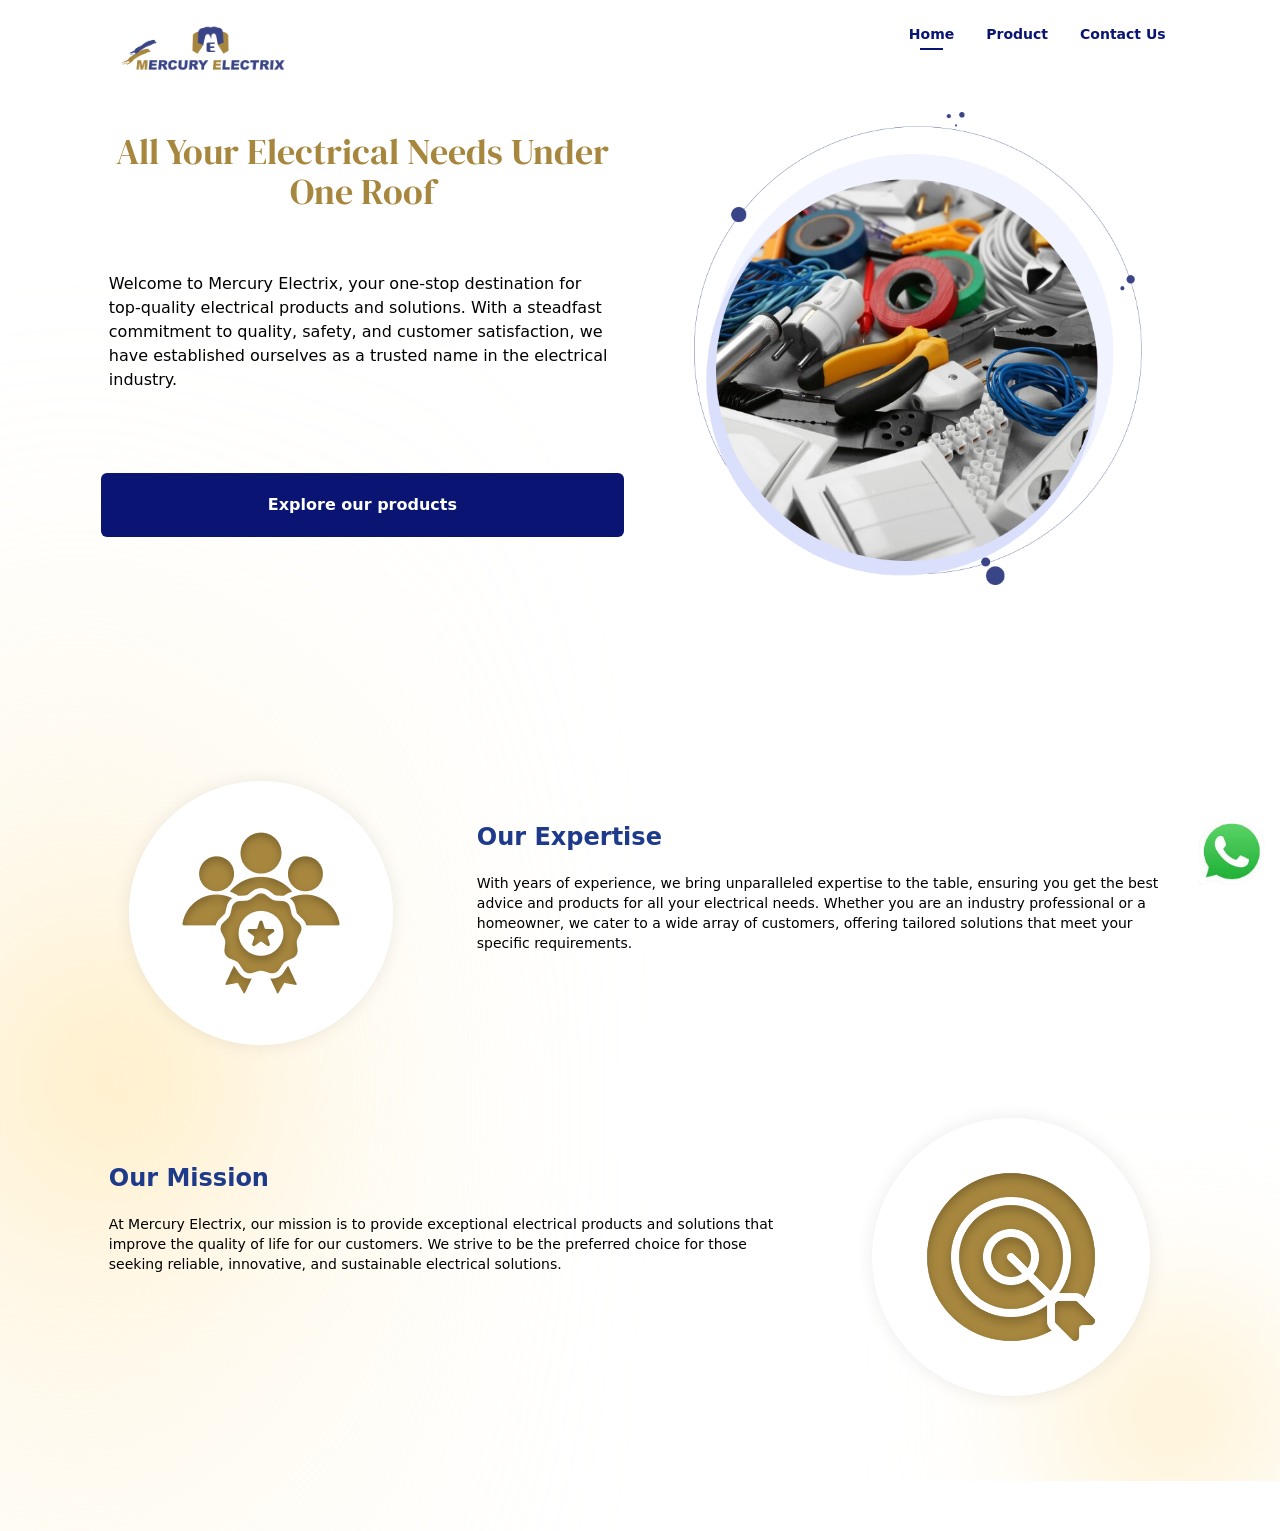
==== index.html @ 0eab8338 "Added vison mission" ====
<!DOCTYPE html>
<html lang="en">

<head>
    <meta charset="UTF-8">
    <meta name="viewport" content="width=device-width, initial-scale=1.0">
    <!-- <script src="https://cdn.tailwindcss.com"></script> -->
    <link href="./css/output.css" rel="stylesheet">
    <link rel="stylesheet" href="https://cdnjs.cloudflare.com/ajax/libs/font-awesome/6.1.1/css/all.min.css" />
    <!-- <script src="/js/tailwind.js" type="module"></script> -->
    <link rel="icon" type="image/png" href="/assets/logo.png">
    <title>Mercury Electrix</title>

    <meta name="description" content="Electrical Safety Solutions">
    <meta name="description" content="Innovative Electrical Products">
    <meta name="description" content="Expert Electrical Advice">
    <meta name="description" content="Sustainable Electrical Solutions">
    <meta name="description" content="Professional Electrical Installations">
    <meta name="description" content="Mercury Electrix Reviews">
    <meta name="description" content="Mercury Electrix Electrical Solutions">
    <meta name="description" content="Mercury Electrix Customer Service">
    <meta name="description"
    content="Electrical Solutions. Find all your electrical supplies and products at our electrical shop. From electrical equipment to accessories, we provide quality solutions.">
</head>

<body class="shadow-golden-circle">
    <!-- ------------NAV--------- -->
    <header class=" fixed top-0  w-[100vw] bg-white   box-border ">

        <nav id="nav-mobile" class="lg:hidden">
            <div class=" relative">

            <div class="lg:hidden flex p-2 m-2 mr-4 max-h-16">

                <button id="open-hamburger" class="">
                    <i class="fa-solid fa-bars  text-fontColor-dark-1 text-2xl"></i>
                </button>
                <a class="flex-[2] flex justify-center items-center overflow-hidden" href="./">
                    <img class="max-h-full h-12 " src="./assets/image.png" alt="Mercury Electrix">
                </a>
            </div>

            </div>
        </nav>


        <nav class="hidden lg:flex px-4 py-12  justify-between items-center  h-full max-h-20  mx-10">
            <a class="flex-[2] flex justify-start items-center overflow-hidden m-2 px-14" href="./">
                <img class="h-full max-h-12 object-contain" src="./assets/image.png" alt="Mercury Electrix">
            </a>
            <ul class="flex-[2]  gap-8 flex items-center justify-end text-sm font-semibold text-fontColor-primary-1 mr-[5%]">
                <li class="flex flex-col gap-1 h-12   "><a href="./">Home</a>
                    <div class="hidden nav-active-about self-center  w-1/2 h-0.5 bg-fontColor-primary-1"></div>
                </li>
                <li class="flex flex-col gap-1 h-12 "><a href="./products.html">Product</a>
                    <div class="hidden nav-active-products self-center  w-1/2 h-0.5 bg-fontColor-primary-1"></div>
                </li>
                <li class="flex flex-col gap-1 h-12 "><a href="./contact.html">Contact Us</a>
                    <div class="hidden nav-active-contact self-center  w-1/2 h-0.5 bg-fontColor-primary-1"></div>
                </li>
            </ul>
        </nav>
    </header>
    <div id="responsive-navItems-list"
        class="fixed  hidden flex-col items-start   left-0 top-0  h-[100vh] w-full bg-fontColor-light-1 lg:hidden z1500">
        <button id="close-hamburger" class="p-4 m-4 justify-self-start">
            <i class="fa-solid fa-close  text-fontColor-dark-1 text-2xl "></i>
        </button>
        <div class="flex justify-center items-center p-2 m-2 self-center min-h-[60%]   ">

            <ul
                class=" flex-[2]  gap-y-4 flex flex-col items-center text-xl font-semibold text-fontColor-primary-1 text-center justify-items-center ">
                <li class="flex flex-col gap-1 h-12  min-w-[10rem] self-center"><a href="./">Home</a>
                    <div class="hidden nav-active-about self-center  w-1/4 h-0.5 bg-fontColor-primary-1">
                    </div>
                </li>
                <li class="flex flex-col gap-1 h-12 min-w-[10rem]"><a href="./products.html">Product</a>
                    <div class="hidden nav-active-products self-center w-1/4 h-0.5 bg-fontColor-primary-1">
                    </div>
                </li>
                <li class="flex flex-col gap-1 h-12 min-w-[10rem]"><a href="./contact.html">Contact Us</a>
                    <div class="hidden nav-active-contact self-center w-1/4 h-0.5 bg-fontColor-primary-1">
                    </div>
                </li>
            </ul>
        </div>
    </div>
    <!-- ------------NAV--------- -->

    <section class=" container-1 ">
        <div class="home-grid lg:home-grid-lg  ml-[5%] mr-[5%]">

            <h1
                class=" home-grid-title text-[#A7873E] dm-serif-display-regular text-center mx-auto text-3xl sm:text-4xl  leading-relaxed mb-2 self-center justify-self-center ">
                All Your Electrical Needs Under One Roof</h1>
            <div
                class="home-grid-image  flex items-center justify-center h-auto max-w-[28rem] self-center justify-self-center">
                <img class="" src="./assets/image-1.png" alt="Mercury Electrix">
            </div>
            <div class=" home-grid-info p-2 m-2">
                <p class="font-medium">
                    Welcome to Mercury Electrix, your one-stop destination for top-quality electrical
                    products and solutions. With a steadfast commitment to quality, safety, and customer satisfaction,
                    we have established ourselves as a trusted name in the electrical industry.
                    
                </p>

            </div>
            <a
            class="home-grid-btn h-16  rounded-md bg-fontColor-primary-1 text-fontColor-light-1 m-2 hover:bg-fontColor-light-1 border-2 border-transparent hover:shadow-sm hover:border-2 hover:border-fontColor-dark-1 hover:text-fontColor-dark-1 transition duration-300 ease-in-out items-center text-center justify-items-center content-center justify-center font-bold" 

                    href="./products.html">Explore our products
            </a>


        </div>
    </section>


    <section id="products-section" class="container-1">


        <div class="flex flex-col">


            <div
                class="flex flex-col justify-center justify-items-center content-center items-center  mx-auto   xl:max-w-[90%]  lg:py-2 lg:my-2">

                <div class="product-grid lg:product-grid-lg p-2 m-2  shadow-golden-circle-left ">

                    <div class="product-title  flex  justify-center items-end lg:justify-start  ">

                        <h2 class=" font-bold text-blue-900 text-2xl  leading-relaxed text-center  ">
                            Our Expertise</h2>
                    </div>
                    <div class="flex justify-self-center product-image max-w-[20rem] lg:mr-12  lg:mt-8 xl:mt-0 ">

                        <img class="min-w-full min-h-full object-contain" src="./assets/expertize.png" alt="High-Quality Wires and Cables" />
                    </div>
                    <div class="product-info  lg:-my-auto  ">
                        <p class="font-medium text-lg lg:text-sm">With years of experience, we bring unparalleled expertise to the table, ensuring you get the best advice and products for all your electrical needs. Whether you are an industry professional or a homeowner, we cater to a wide array of customers, offering tailored solutions that meet your specific requirements.

                        </p>
                    </div>
                </div>


                <div class="product-grid lg:product-grid-rev-lg  p-2 m-2  shadow-golden-circle-right">

                    <div class="product-title  flex  justify-center items-end lg:justify-start ">

                        <h2 class=" font-bold text-blue-900 text-2xl  leading-relaxed text-center">
                            Our Mission</h2>
                    </div>
                    <div class="flex justify-self-center product-image max-w-[20rem] lg:ml-12 lg:mt-8 xl:mt-0">

                        <img class="min-w-full min-h-full object-contain" src="./assets/vision.png" alt="PVC Conduit Pipes" />
                    </div>
                    <div class="product-info  lg:-my-auto">
                        <p class="font-medium text-lg lg:text-sm ">At Mercury Electrix, our mission is to provide exceptional electrical products and solutions that improve the quality of life for our customers. We strive to be the preferred choice for those seeking reliable, innovative, and sustainable electrical solutions.
                        </p>
                    </div>
                </div>

                
            </div>



        </div>


    </section>


    <section class="bottom-2 right-2 fixed z-50 h-auto max-w-20">
        <div class="">
            <a href="https://api.whatsapp.com/send?phone=+917738091884" target="_blank" rel="noopener noreferrer">
                <img src="./assets/whatsapp.png" alt="Mercury Electrix WhatsApp" height="100" width="100">
            </a>
        </div>
    </section>



</body>
<script src="./js/nav.js" type="module"></script>
<script src="./js/index.js" type="module"></script>

</html>
---- css/output.css ----
@import url('https://fonts.googleapis.com/css2?family=Inter:wght@100..900&family=Poppins:ital,wght@0,100;0,200;0,300;0,400;0,500;0,600;0,700;0,800;0,900;1,100;1,200;1,300;1,400;1,500;1,600;1,700;1,800;1,900&display=swap');

@import url('https://fonts.googleapis.com/css2?family=DM+Serif+Display:ital@0;1&display=swap');

/*
! tailwindcss v3.4.4 | MIT License | https://tailwindcss.com
*/

/*
1. Prevent padding and border from affecting element width. (https://github.com/mozdevs/cssremedy/issues/4)
2. Allow adding a border to an element by just adding a border-width. (https://github.com/tailwindcss/tailwindcss/pull/116)
*/

*,
::before,
::after {
  box-sizing: border-box;
  /* 1 */
  border-width: 0;
  /* 2 */
  border-style: solid;
  /* 2 */
  border-color: #e5e7eb;
  /* 2 */
}

::before,
::after {
  --tw-content: '';
}

/*
1. Use a consistent sensible line-height in all browsers.
2. Prevent adjustments of font size after orientation changes in iOS.
3. Use a more readable tab size.
4. Use the user's configured `sans` font-family by default.
5. Use the user's configured `sans` font-feature-settings by default.
6. Use the user's configured `sans` font-variation-settings by default.
7. Disable tap highlights on iOS
*/

html,
:host {
  line-height: 1.5;
  /* 1 */
  -webkit-text-size-adjust: 100%;
  /* 2 */
  -moz-tab-size: 4;
  /* 3 */
  -o-tab-size: 4;
     tab-size: 4;
  /* 3 */
  font-family: ui-sans-serif, system-ui, sans-serif, "Apple Color Emoji", "Segoe UI Emoji", "Segoe UI Symbol", "Noto Color Emoji";
  /* 4 */
  font-feature-settings: normal;
  /* 5 */
  font-variation-settings: normal;
  /* 6 */
  -webkit-tap-highlight-color: transparent;
  /* 7 */
}

/*
1. Remove the margin in all browsers.
2. Inherit line-height from `html` so users can set them as a class directly on the `html` element.
*/

body {
  margin: 0;
  /* 1 */
  line-height: inherit;
  /* 2 */
}

/*
1. Add the correct height in Firefox.
2. Correct the inheritance of border color in Firefox. (https://bugzilla.mozilla.org/show_bug.cgi?id=190655)
3. Ensure horizontal rules are visible by default.
*/

hr {
  height: 0;
  /* 1 */
  color: inherit;
  /* 2 */
  border-top-width: 1px;
  /* 3 */
}

/*
Add the correct text decoration in Chrome, Edge, and Safari.
*/

abbr:where([title]) {
  -webkit-text-decoration: underline dotted;
          text-decoration: underline dotted;
}

/*
Remove the default font size and weight for headings.
*/

h1,
h2,
h3,
h4,
h5,
h6 {
  font-size: inherit;
  font-weight: inherit;
}

/*
Reset links to optimize for opt-in styling instead of opt-out.
*/

a {
  color: inherit;
  text-decoration: inherit;
}

/*
Add the correct font weight in Edge and Safari.
*/

b,
strong {
  font-weight: bolder;
}

/*
1. Use the user's configured `mono` font-family by default.
2. Use the user's configured `mono` font-feature-settings by default.
3. Use the user's configured `mono` font-variation-settings by default.
4. Correct the odd `em` font sizing in all browsers.
*/

code,
kbd,
samp,
pre {
  font-family: ui-monospace, SFMono-Regular, Menlo, Monaco, Consolas, "Liberation Mono", "Courier New", monospace;
  /* 1 */
  font-feature-settings: normal;
  /* 2 */
  font-variation-settings: normal;
  /* 3 */
  font-size: 1em;
  /* 4 */
}

/*
Add the correct font size in all browsers.
*/

small {
  font-size: 80%;
}

/*
Prevent `sub` and `sup` elements from affecting the line height in all browsers.
*/

sub,
sup {
  font-size: 75%;
  line-height: 0;
  position: relative;
  vertical-align: baseline;
}

sub {
  bottom: -0.25em;
}

sup {
  top: -0.5em;
}

/*
1. Remove text indentation from table contents in Chrome and Safari. (https://bugs.chromium.org/p/chromium/issues/detail?id=999088, https://bugs.webkit.org/show_bug.cgi?id=201297)
2. Correct table border color inheritance in all Chrome and Safari. (https://bugs.chromium.org/p/chromium/issues/detail?id=935729, https://bugs.webkit.org/show_bug.cgi?id=195016)
3. Remove gaps between table borders by default.
*/

table {
  text-indent: 0;
  /* 1 */
  border-color: inherit;
  /* 2 */
  border-collapse: collapse;
  /* 3 */
}

/*
1. Change the font styles in all browsers.
2. Remove the margin in Firefox and Safari.
3. Remove default padding in all browsers.
*/

button,
input,
optgroup,
select,
textarea {
  font-family: inherit;
  /* 1 */
  font-feature-settings: inherit;
  /* 1 */
  font-variation-settings: inherit;
  /* 1 */
  font-size: 100%;
  /* 1 */
  font-weight: inherit;
  /* 1 */
  line-height: inherit;
  /* 1 */
  letter-spacing: inherit;
  /* 1 */
  color: inherit;
  /* 1 */
  margin: 0;
  /* 2 */
  padding: 0;
  /* 3 */
}

/*
Remove the inheritance of text transform in Edge and Firefox.
*/

button,
select {
  text-transform: none;
}

/*
1. Correct the inability to style clickable types in iOS and Safari.
2. Remove default button styles.
*/

button,
input:where([type='button']),
input:where([type='reset']),
input:where([type='submit']) {
  -webkit-appearance: button;
  /* 1 */
  background-color: transparent;
  /* 2 */
  background-image: none;
  /* 2 */
}

/*
Use the modern Firefox focus style for all focusable elements.
*/

:-moz-focusring {
  outline: auto;
}

/*
Remove the additional `:invalid` styles in Firefox. (https://github.com/mozilla/gecko-dev/blob/2f9eacd9d3d995c937b4251a5557d95d494c9be1/layout/style/res/forms.css#L728-L737)
*/

:-moz-ui-invalid {
  box-shadow: none;
}

/*
Add the correct vertical alignment in Chrome and Firefox.
*/

progress {
  vertical-align: baseline;
}

/*
Correct the cursor style of increment and decrement buttons in Safari.
*/

::-webkit-inner-spin-button,
::-webkit-outer-spin-button {
  height: auto;
}

/*
1. Correct the odd appearance in Chrome and Safari.
2. Correct the outline style in Safari.
*/

[type='search'] {
  -webkit-appearance: textfield;
  /* 1 */
  outline-offset: -2px;
  /* 2 */
}

/*
Remove the inner padding in Chrome and Safari on macOS.
*/

::-webkit-search-decoration {
  -webkit-appearance: none;
}

/*
1. Correct the inability to style clickable types in iOS and Safari.
2. Change font properties to `inherit` in Safari.
*/

::-webkit-file-upload-button {
  -webkit-appearance: button;
  /* 1 */
  font: inherit;
  /* 2 */
}

/*
Add the correct display in Chrome and Safari.
*/

summary {
  display: list-item;
}

/*
Removes the default spacing and border for appropriate elements.
*/

blockquote,
dl,
dd,
h1,
h2,
h3,
h4,
h5,
h6,
hr,
figure,
p,
pre {
  margin: 0;
}

fieldset {
  margin: 0;
  padding: 0;
}

legend {
  padding: 0;
}

ol,
ul,
menu {
  list-style: none;
  margin: 0;
  padding: 0;
}

/*
Reset default styling for dialogs.
*/

dialog {
  padding: 0;
}

/*
Prevent resizing textareas horizontally by default.
*/

textarea {
  resize: vertical;
}

/*
1. Reset the default placeholder opacity in Firefox. (https://github.com/tailwindlabs/tailwindcss/issues/3300)
2. Set the default placeholder color to the user's configured gray 400 color.
*/

input::-moz-placeholder, textarea::-moz-placeholder {
  opacity: 1;
  /* 1 */
  color: #9ca3af;
  /* 2 */
}

input::placeholder,
textarea::placeholder {
  opacity: 1;
  /* 1 */
  color: #9ca3af;
  /* 2 */
}

/*
Set the default cursor for buttons.
*/

button,
[role="button"] {
  cursor: pointer;
}

/*
Make sure disabled buttons don't get the pointer cursor.
*/

:disabled {
  cursor: default;
}

/*
1. Make replaced elements `display: block` by default. (https://github.com/mozdevs/cssremedy/issues/14)
2. Add `vertical-align: middle` to align replaced elements more sensibly by default. (https://github.com/jensimmons/cssremedy/issues/14#issuecomment-634934210)
   This can trigger a poorly considered lint error in some tools but is included by design.
*/

img,
svg,
video,
canvas,
audio,
iframe,
embed,
object {
  display: block;
  /* 1 */
  vertical-align: middle;
  /* 2 */
}

/*
Constrain images and videos to the parent width and preserve their intrinsic aspect ratio. (https://github.com/mozdevs/cssremedy/issues/14)
*/

img,
video {
  max-width: 100%;
  height: auto;
}

/* Make elements with the HTML hidden attribute stay hidden by default */

[hidden] {
  display: none;
}

*, ::before, ::after{
  --tw-border-spacing-x: 0;
  --tw-border-spacing-y: 0;
  --tw-translate-x: 0;
  --tw-translate-y: 0;
  --tw-rotate: 0;
  --tw-skew-x: 0;
  --tw-skew-y: 0;
  --tw-scale-x: 1;
  --tw-scale-y: 1;
  --tw-pan-x:  ;
  --tw-pan-y:  ;
  --tw-pinch-zoom:  ;
  --tw-scroll-snap-strictness: proximity;
  --tw-gradient-from-position:  ;
  --tw-gradient-via-position:  ;
  --tw-gradient-to-position:  ;
  --tw-ordinal:  ;
  --tw-slashed-zero:  ;
  --tw-numeric-figure:  ;
  --tw-numeric-spacing:  ;
  --tw-numeric-fraction:  ;
  --tw-ring-inset:  ;
  --tw-ring-offset-width: 0px;
  --tw-ring-offset-color: #fff;
  --tw-ring-color: rgb(59 130 246 / 0.5);
  --tw-ring-offset-shadow: 0 0 #0000;
  --tw-ring-shadow: 0 0 #0000;
  --tw-shadow: 0 0 #0000;
  --tw-shadow-colored: 0 0 #0000;
  --tw-blur:  ;
  --tw-brightness:  ;
  --tw-contrast:  ;
  --tw-grayscale:  ;
  --tw-hue-rotate:  ;
  --tw-invert:  ;
  --tw-saturate:  ;
  --tw-sepia:  ;
  --tw-drop-shadow:  ;
  --tw-backdrop-blur:  ;
  --tw-backdrop-brightness:  ;
  --tw-backdrop-contrast:  ;
  --tw-backdrop-grayscale:  ;
  --tw-backdrop-hue-rotate:  ;
  --tw-backdrop-invert:  ;
  --tw-backdrop-opacity:  ;
  --tw-backdrop-saturate:  ;
  --tw-backdrop-sepia:  ;
  --tw-contain-size:  ;
  --tw-contain-layout:  ;
  --tw-contain-paint:  ;
  --tw-contain-style:  ;
}

::backdrop{
  --tw-border-spacing-x: 0;
  --tw-border-spacing-y: 0;
  --tw-translate-x: 0;
  --tw-translate-y: 0;
  --tw-rotate: 0;
  --tw-skew-x: 0;
  --tw-skew-y: 0;
  --tw-scale-x: 1;
  --tw-scale-y: 1;
  --tw-pan-x:  ;
  --tw-pan-y:  ;
  --tw-pinch-zoom:  ;
  --tw-scroll-snap-strictness: proximity;
  --tw-gradient-from-position:  ;
  --tw-gradient-via-position:  ;
  --tw-gradient-to-position:  ;
  --tw-ordinal:  ;
  --tw-slashed-zero:  ;
  --tw-numeric-figure:  ;
  --tw-numeric-spacing:  ;
  --tw-numeric-fraction:  ;
  --tw-ring-inset:  ;
  --tw-ring-offset-width: 0px;
  --tw-ring-offset-color: #fff;
  --tw-ring-color: rgb(59 130 246 / 0.5);
  --tw-ring-offset-shadow: 0 0 #0000;
  --tw-ring-shadow: 0 0 #0000;
  --tw-shadow: 0 0 #0000;
  --tw-shadow-colored: 0 0 #0000;
  --tw-blur:  ;
  --tw-brightness:  ;
  --tw-contrast:  ;
  --tw-grayscale:  ;
  --tw-hue-rotate:  ;
  --tw-invert:  ;
  --tw-saturate:  ;
  --tw-sepia:  ;
  --tw-drop-shadow:  ;
  --tw-backdrop-blur:  ;
  --tw-backdrop-brightness:  ;
  --tw-backdrop-contrast:  ;
  --tw-backdrop-grayscale:  ;
  --tw-backdrop-hue-rotate:  ;
  --tw-backdrop-invert:  ;
  --tw-backdrop-opacity:  ;
  --tw-backdrop-saturate:  ;
  --tw-backdrop-sepia:  ;
  --tw-contain-size:  ;
  --tw-contain-layout:  ;
  --tw-contain-paint:  ;
  --tw-contain-style:  ;
}

.fixed{
  position: fixed;
}

.relative{
  position: relative;
}

.bottom-2{
  bottom: 0.5rem;
}

.left-0{
  left: 0px;
}

.right-2{
  right: 0.5rem;
}

.top-0{
  top: 0px;
}

.z-50{
  z-index: 50;
}

.m-2{
  margin: 0.5rem;
}

.m-4{
  margin: 1rem;
}

.mx-10{
  margin-left: 2.5rem;
  margin-right: 2.5rem;
}

.mx-2{
  margin-left: 0.5rem;
  margin-right: 0.5rem;
}

.mx-5{
  margin-left: 1.25rem;
  margin-right: 1.25rem;
}

.mx-auto{
  margin-left: auto;
  margin-right: auto;
}

.my-1{
  margin-top: 0.25rem;
  margin-bottom: 0.25rem;
}

.my-3{
  margin-top: 0.75rem;
  margin-bottom: 0.75rem;
}

.my-5{
  margin-top: 1.25rem;
  margin-bottom: 1.25rem;
}

.mb-2{
  margin-bottom: 0.5rem;
}

.ml-\[5\%\]{
  margin-left: 5%;
}

.mr-4{
  margin-right: 1rem;
}

.mr-\[5\%\]{
  margin-right: 5%;
}

.box-border{
  box-sizing: border-box;
}

.flex{
  display: flex;
}

.table{
  display: table;
}

.hidden{
  display: none;
}

.size-9{
  width: 2.25rem;
  height: 2.25rem;
}

.h-0{
  height: 0px;
}

.h-0\.5{
  height: 0.125rem;
}

.h-12{
  height: 3rem;
}

.h-16{
  height: 4rem;
}

.h-\[100vh\]{
  height: 100vh;
}

.h-auto{
  height: auto;
}

.h-full{
  height: 100%;
}

.max-h-12{
  max-height: 3rem;
}

.max-h-16{
  max-height: 4rem;
}

.max-h-20{
  max-height: 5rem;
}

.max-h-full{
  max-height: 100%;
}

.min-h-\[60\%\]{
  min-height: 60%;
}

.min-h-full{
  min-height: 100%;
}

.w-1\/2{
  width: 50%;
}

.w-1\/4{
  width: 25%;
}

.w-\[100vw\]{
  width: 100vw;
}

.w-full{
  width: 100%;
}

.min-w-\[10rem\]{
  min-width: 10rem;
}

.min-w-full{
  min-width: 100%;
}

.max-w-20{
  max-width: 5rem;
}

.max-w-\[25rem\]{
  max-width: 25rem;
}

.max-w-\[28rem\]{
  max-width: 28rem;
}

.max-w-\[20rem\]{
  max-width: 20rem;
}

.flex-\[2\]{
  flex: 2;
}

.flex-\[3\]{
  flex: 3;
}

.flex-none{
  flex: none;
}

.flex-grow{
  flex-grow: 1;
}

.flex-col{
  flex-direction: column;
}

.content-center{
  align-content: center;
}

.items-start{
  align-items: flex-start;
}

.items-end{
  align-items: flex-end;
}

.items-center{
  align-items: center;
}

.justify-start{
  justify-content: flex-start;
}

.justify-end{
  justify-content: flex-end;
}

.justify-center{
  justify-content: center;
}

.justify-between{
  justify-content: space-between;
}

.justify-items-center{
  justify-items: center;
}

.gap-1{
  gap: 0.25rem;
}

.gap-8{
  gap: 2rem;
}

.gap-y-4{
  row-gap: 1rem;
}

.space-y-2 > :not([hidden]) ~ :not([hidden]){
  --tw-space-y-reverse: 0;
  margin-top: calc(0.5rem * calc(1 - var(--tw-space-y-reverse)));
  margin-bottom: calc(0.5rem * var(--tw-space-y-reverse));
}

.self-center{
  align-self: center;
}

.justify-self-start{
  justify-self: start;
}

.justify-self-center{
  justify-self: center;
}

.overflow-hidden{
  overflow: hidden;
}

.rounded-md{
  border-radius: 0.375rem;
}

.border-2{
  border-width: 2px;
}

.border-transparent{
  border-color: transparent;
}

.bg-fontColor-light-1{
  --tw-bg-opacity: 1;
  background-color: rgb(255 255 255 / var(--tw-bg-opacity));
}

.bg-fontColor-primary-1{
  --tw-bg-opacity: 1;
  background-color: rgb(10 21 115 / var(--tw-bg-opacity));
}

.bg-white{
  --tw-bg-opacity: 1;
  background-color: rgb(255 255 255 / var(--tw-bg-opacity));
}

.object-contain{
  -o-object-fit: contain;
     object-fit: contain;
}

.p-2{
  padding: 0.5rem;
}

.p-4{
  padding: 1rem;
}

.px-14{
  padding-left: 3.5rem;
  padding-right: 3.5rem;
}

.px-4{
  padding-left: 1rem;
  padding-right: 1rem;
}

.py-12{
  padding-top: 3rem;
  padding-bottom: 3rem;
}

.text-center{
  text-align: center;
}

.text-justify{
  text-align: justify;
}

.text-2xl{
  font-size: 1.5rem;
  line-height: 2rem;
}

.text-3xl{
  font-size: 1.875rem;
  line-height: 2.25rem;
}

.text-lg{
  font-size: 1.125rem;
  line-height: 1.75rem;
}

.text-sm{
  font-size: 0.875rem;
  line-height: 1.25rem;
}

.text-xl{
  font-size: 1.25rem;
  line-height: 1.75rem;
}

.font-bold{
  font-weight: 700;
}

.font-medium{
  font-weight: 500;
}

.font-semibold{
  font-weight: 600;
}

.leading-relaxed{
  line-height: 1.625;
}

.text-\[\#141414\]{
  --tw-text-opacity: 1;
  color: rgb(20 20 20 / var(--tw-text-opacity));
}

.text-\[\#A7873E\]{
  --tw-text-opacity: 1;
  color: rgb(167 135 62 / var(--tw-text-opacity));
}

.text-blue-900{
  --tw-text-opacity: 1;
  color: rgb(30 58 138 / var(--tw-text-opacity));
}

.text-fontColor-dark-1{
  --tw-text-opacity: 1;
  color: rgb(0 0 0 / var(--tw-text-opacity));
}

.text-fontColor-light-1{
  --tw-text-opacity: 1;
  color: rgb(255 255 255 / var(--tw-text-opacity));
}

.text-fontColor-primary-1{
  --tw-text-opacity: 1;
  color: rgb(10 21 115 / var(--tw-text-opacity));
}

.transition{
  transition-property: color, background-color, border-color, text-decoration-color, fill, stroke, opacity, box-shadow, transform, filter, -webkit-backdrop-filter;
  transition-property: color, background-color, border-color, text-decoration-color, fill, stroke, opacity, box-shadow, transform, filter, backdrop-filter;
  transition-property: color, background-color, border-color, text-decoration-color, fill, stroke, opacity, box-shadow, transform, filter, backdrop-filter, -webkit-backdrop-filter;
  transition-timing-function: cubic-bezier(0.4, 0, 0.2, 1);
  transition-duration: 150ms;
}

.duration-300{
  transition-duration: 300ms;
}

.ease-in-out{
  transition-timing-function: cubic-bezier(0.4, 0, 0.2, 1);
}

.home-grid{
  display: grid;
  grid-template-areas: 
          "home-title"
          "home-image"
          "home-info"
          "home-btn"
        ;
  grid-template-columns: 1fr;
  gap: 1rem;
}

.product-grid{
  display: grid;
  grid-template-areas: 
            "product-title"
            "product-image"
            "product-info"
          ;
  grid-template-columns: 1fr;
  gap: 1rem;
}

*{
  margin: 0px;
  box-sizing: border-box;
  padding: 0px;
}

.class1{
  --tw-bg-opacity: 1;
  background-color: rgb(0 0 0 / var(--tw-bg-opacity));
}

.hidden-navbar {
  transform: translateY(-100%);
  transition: transform 0.3s ease-in-out;
}

.visible-navbar {
  transform: translateY(0);
  transition: transform 0.3s ease-in-out;
}

.container-1{
  box-sizing: border-box;
  padding-left: 1.25rem;
  padding-right: 1.25rem;
  padding-top: 2rem;
  padding-bottom: 2rem;
}

@media (min-width: 1024px){
  .container-1{
    padding-left: 2rem;
    padding-right: 2rem;
  }
}

.container-1{
  margin-top: 5rem;
}

@media (min-width: 1024px){
  .container-1{
    margin-top: 5rem;
  }
}

.container-2{
  margin: 1.25rem;
  box-sizing: border-box;
  padding: 1.25rem;
}

.home-grid-lg{
  display: grid;
  grid-template-columns: 1fr 1fr ;
  grid-template-areas: 
    'home-title home-image'
    'home-info home-image'
    'home-btn home-image'
    ;
}

.home-grid{
  display: grid;
  grid-template-columns: 1fr;
  grid-template-areas: 
    'home-title'
    'home-image'
    'home-info'
    'home-btn'
    ;
}

.home-grid-title{
  grid-area: home-title;
}

.home-grid-image{
  grid-area: home-image;
}

.home-grid-btn{
  grid-area: home-btn;
}

.home-grid-info{
  grid-area: home-info;
}

.product-grid{
  display: grid;
  grid-template-columns: 1fr;
  grid-template-areas: 
    'product-title'
    'product-image'
    'product-info';
}

.product-grid-lg{
  display: grid;
  grid-template-columns: auto 1.5fr;
  grid-template-rows:  2fr 4fr;
  grid-template-areas: 

    'product-image product-title'
    'product-image product-info';
  /* gap: 1rem; */
}

.product-grid-rev-lg{
  display: grid;
  grid-template-columns:1.5fr auto;
  grid-template-rows:  2fr 4fr;
  grid-template-areas: 

    'product-title product-image '
    ' product-info product-image';
  /* gap: 1rem; */
}

.product-title{
  grid-area: product-title;
}

.product-image{
  grid-area: product-image;
}

.product-info{
  grid-area: product-info;
}

.dm-serif-display-regular {
  font-family: "DM Serif Display", serif;
  font-weight: 400;
  font-style: normal;
}

.quicksand-a {
  font-family: "Quicksand", sans-serif;
  font-optical-sizing: auto;
  font-weight: 600;
  font-style: normal;
}

/* styles.css */

.shadow-golden-circle {
  position: relative;
  /* overflow: hidden; */
}

.shadow-golden-circle::before {
  content: '';
  position: absolute;
  bottom: -50px;
  /* Position the shadow outside the container from the bottom */
  left: -50px;
  /* Position the shadow outside the container from the left */
  width: 20%;
  height: 60%;
  background: #FFEBBC;
  /* Adjust color and opacity */
  border-radius: 50%;
  /* Make it circular */
  filter: blur(170px);
  /* Adjust blur for shadow effect */
  z-index: -200;
  /* Place it behind the container */
}

.shadow-golden-circle-right {
  position: relative;
  /* overflow: hidden; */
}

.shadow-golden-circle-right::before {
  content: '';
  position: absolute;
  bottom: -90px;
  /* Position the shadow outside the container from the bottom */
  right: -100px;
  /* Position the shadow outside the container from the left */
  width: 20%;
  height: 60%;
  background: #FFEBBC;
  /* Adjust color and opacity */
  border-radius: 50%;
  /* Make it circular */
  filter: blur(90px);
  /* Adjust blur for shadow effect */
  z-index: -200;
  /* Place it behind the container */
}

.shadow-golden-circle-left {
  position: relative;
  /* overflow: hidden; */
}

.shadow-golden-circle-left::before {
  content: '';
  position: absolute;
  bottom: -100px;
  /* Position the shadow outside the container from the bottom */
  left: -90px;
  /* Position the shadow outside the container from the left */
  width: 20%;
  height: 60%;
  background: #FFEBBC;
  /* Adjust color and opacity */
  border-radius: 50%;
  /* Make it circular */
  filter: blur(90px);
  /* Adjust blur for shadow effect */
  z-index: -200;
  /* Place it behind the container */
}

header{
  z-index: 1000;
}

.z1500{
  z-index: 1500;
}

#products-section{
  overflow: hidden;
}

.hover\:border-2:hover{
  border-width: 2px;
}

.hover\:border-fontColor-dark-1:hover{
  --tw-border-opacity: 1;
  border-color: rgb(0 0 0 / var(--tw-border-opacity));
}

.hover\:bg-fontColor-light-1:hover{
  --tw-bg-opacity: 1;
  background-color: rgb(255 255 255 / var(--tw-bg-opacity));
}

.hover\:text-fontColor-dark-1:hover{
  --tw-text-opacity: 1;
  color: rgb(0 0 0 / var(--tw-text-opacity));
}

.hover\:shadow-sm:hover{
  --tw-shadow: 0 1px 2px 0 rgb(0 0 0 / 0.05);
  --tw-shadow-colored: 0 1px 2px 0 var(--tw-shadow-color);
  box-shadow: var(--tw-ring-offset-shadow, 0 0 #0000), var(--tw-ring-shadow, 0 0 #0000), var(--tw-shadow);
}

@media (min-width: 640px){
  .sm\:text-3xl{
    font-size: 1.875rem;
    line-height: 2.25rem;
  }

  .sm\:text-4xl{
    font-size: 2.25rem;
    line-height: 2.5rem;
  }
}

@media (min-width: 768px){
  .md\:mx-10{
    margin-left: 2.5rem;
    margin-right: 2.5rem;
  }

  .md\:my-3{
    margin-top: 0.75rem;
    margin-bottom: 0.75rem;
  }

  .md\:w-1\/2{
    width: 50%;
  }

  .md\:flex-row{
    flex-direction: row;
  }
}

@media (min-width: 1024px){
  .lg\:mx-16{
    margin-left: 4rem;
    margin-right: 4rem;
  }

  .lg\:my-2{
    margin-top: 0.5rem;
    margin-bottom: 0.5rem;
  }

  .lg\:my-5{
    margin-top: 1.25rem;
    margin-bottom: 1.25rem;
  }

  .lg\:ml-12{
    margin-left: 3rem;
  }

  .lg\:mr-12{
    margin-right: 3rem;
  }

  .lg\:mt-8{
    margin-top: 2rem;
  }

  .lg\:flex{
    display: flex;
  }

  .lg\:hidden{
    display: none;
  }

  .lg\:w-1\/2{
    width: 50%;
  }

  .lg\:flex-row{
    flex-direction: row;
  }

  .lg\:justify-start{
    justify-content: flex-start;
  }

  .lg\:py-2{
    padding-top: 0.5rem;
    padding-bottom: 0.5rem;
  }

  .lg\:text-sm{
    font-size: 0.875rem;
    line-height: 1.25rem;
  }

  .lg\:home-grid-lg{
    display: grid;
    grid-template-areas: 
          "home-title home-image"
          "home-info home-image"
          "home-btn home-image"
        ;
    grid-template-columns: 1fr 1fr;
    gap: 1rem;
  }

  .lg\:product-grid-lg{
    display: grid;
    grid-template-areas: 

            "product-image product-title"
            "product-image product-info"



          ;
    grid-template-columns: auto 1.5fr;
    grid-template-rows: 2fr 4fr;
  }

  .lg\:product-grid-rev-lg{
    display: grid;
    grid-template-areas: 

            "product-title product-image "
            "product-info product-image "



          ;
    grid-template-columns: 1.5fr auto;
    grid-template-rows: 2fr 4fr;
  }
}

@media (min-width: 1280px){
  .xl\:mx-16{
    margin-left: 4rem;
    margin-right: 4rem;
  }

  .xl\:my-5{
    margin-top: 1.25rem;
    margin-bottom: 1.25rem;
  }

  .xl\:mt-0{
    margin-top: 0px;
  }

  .xl\:w-1\/2{
    width: 50%;
  }

  .xl\:max-w-\[90\%\]{
    max-width: 90%;
  }

  .xl\:flex-row{
    flex-direction: row;
  }
}

@media (min-width: 1536px){
  .\32xl\:mx-16{
    margin-left: 4rem;
    margin-right: 4rem;
  }

  .\32xl\:my-5{
    margin-top: 1.25rem;
    margin-bottom: 1.25rem;
  }

  .\32xl\:w-1\/2{
    width: 50%;
  }

  .\32xl\:flex-row{
    flex-direction: row;
  }
}
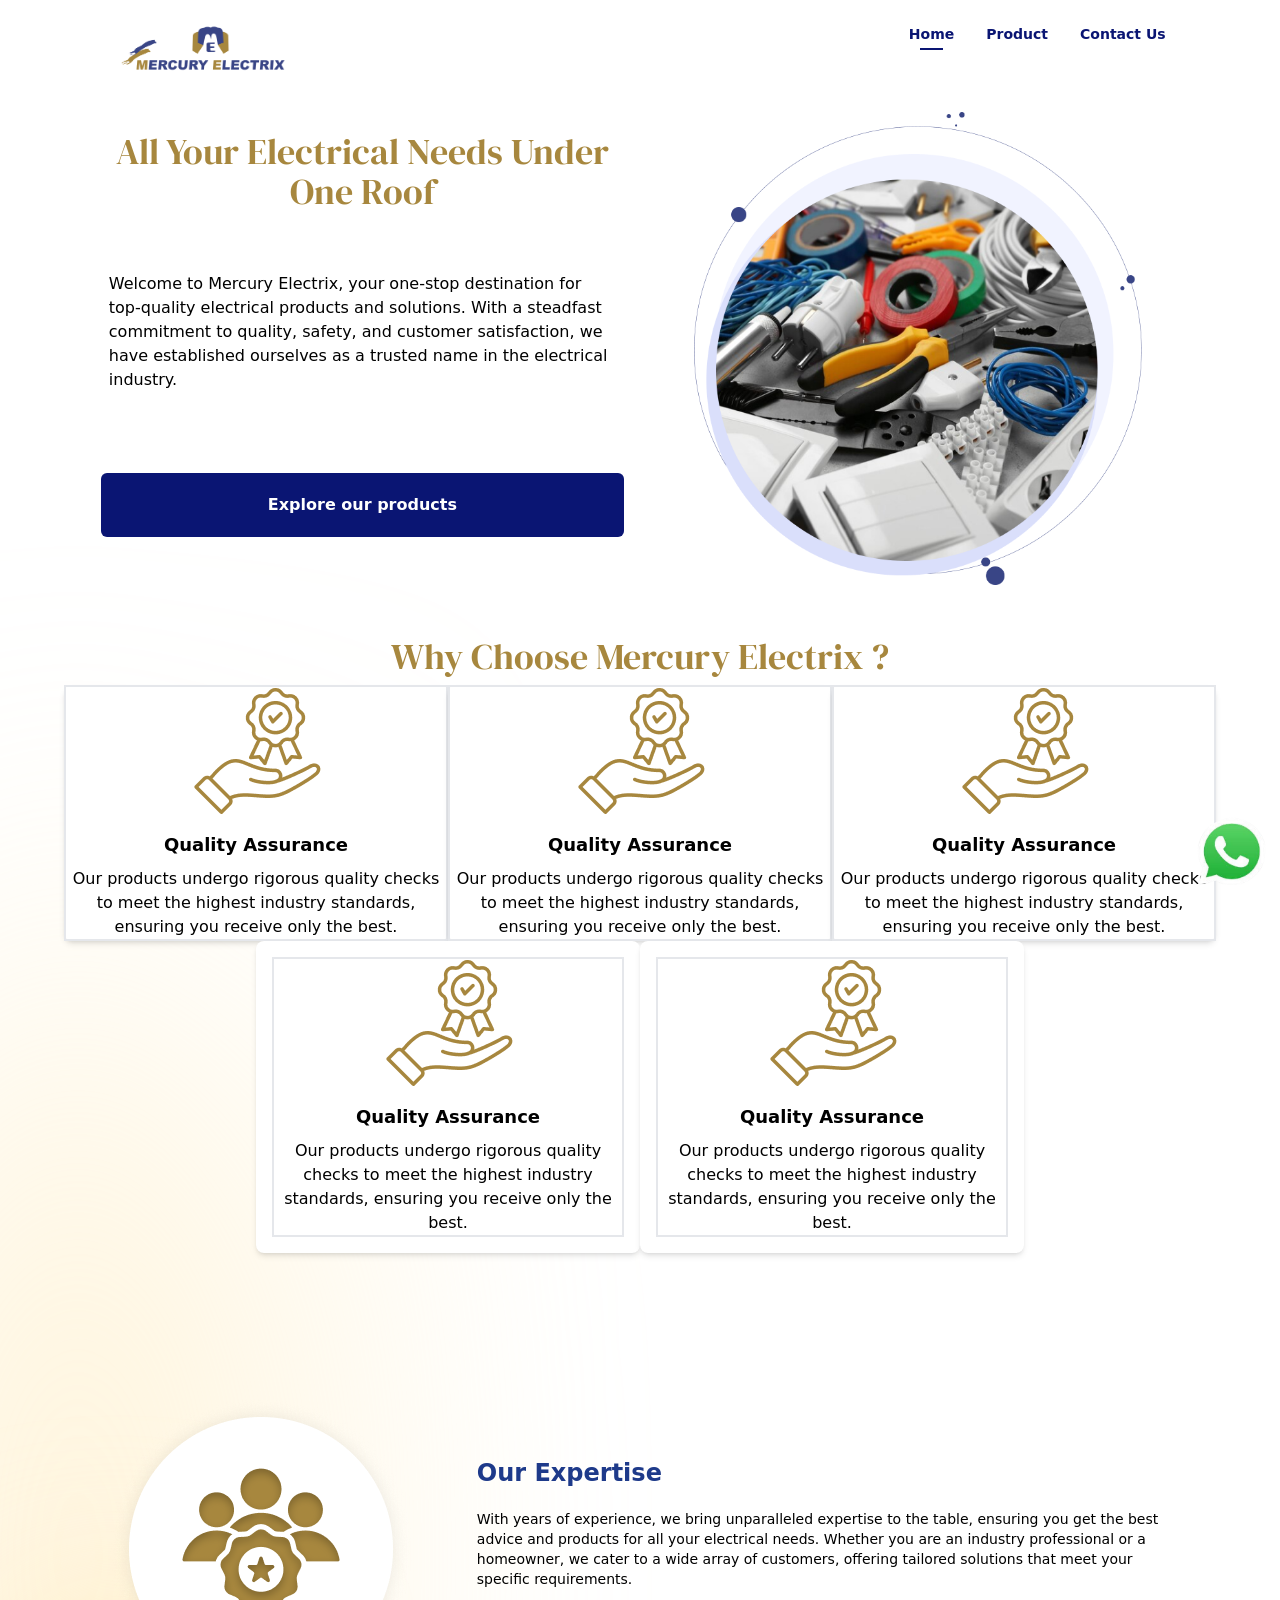
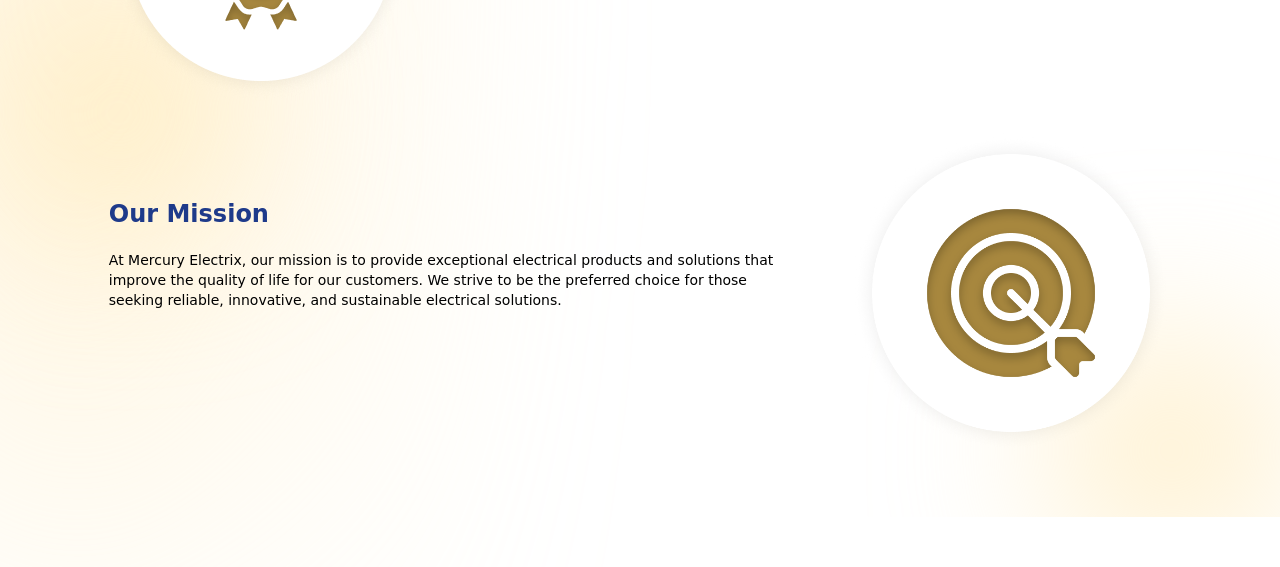
==== commit bb259154: "added new cards" ====
--- a/index.html
+++ b/index.html
@@ -63,7 +63,7 @@
     </header>
     <div id="responsive-navItems-list"
         class="fixed  hidden flex-col items-start   left-0 top-0  h-[100vh] w-full bg-fontColor-light-1 lg:hidden z1500">
-        <button id="close-hamburger" class="p-4 m-4 justify-self-start">
+        <button id="close-hamburger" class=" m-4 justify-self-start">
             <i class="fa-solid fa-close  text-fontColor-dark-1 text-2xl "></i>
         </button>
         <div class="flex justify-center items-center p-2 m-2 self-center min-h-[60%]   ">
@@ -116,6 +116,51 @@
         </div>
     </section>
 
+    <!-- cards -->
+<section>
+    <h1 class="my-5 text-[#A7873E] dm-serif-display-regular text-center mx-auto text-3xl sm:text-4xl  leading-relaxed mb-2 self-center justify-self-center ">Why Choose Mercury Electrix ?</h1>
+    <div class="flex flex-wrap justify-center mx-[5%]">
+        <div class="flex flex-wrap justify-center w-full ">
+            <div class="bg-white rounded-lg shadow-md w-full sm:w-1/2 md:w-1/3  flex flex-col items-center text-center">
+                <div class="border-2 flex flex-col items-center">
+                    <div><img src="./assets/quality.png" alt="Quality Assurance Icon" class="mb-4"></div>
+                    <div><h2 class="text-lg font-bold mb-2">Quality Assurance</h2></div>
+                    <div><p>Our products undergo rigorous quality checks to meet the highest industry standards, ensuring you receive only the best.</p></div>
+                </div>
+            </div>
+            <div class="bg-white rounded-lg shadow-md w-full sm:w-1/2 md:w-1/3  flex flex-col items-center text-center">
+                <div class="border-2 flex flex-col items-center">
+                    <div><img src="./assets/quality.png" alt="Quality Assurance Icon" class="mb-4"></div>
+                    <div><h2 class="text-lg font-bold mb-2">Quality Assurance</h2></div>
+                    <div><p>Our products undergo rigorous quality checks to meet the highest industry standards, ensuring you receive only the best.</p></div>
+                </div>
+            </div>
+            <div class="bg-white rounded-lg shadow-md w-full sm:w-1/2 md:w-1/3 flex flex-col items-center text-center">
+                <div class="border-2 flex flex-col items-center">
+                    <div><img src="./assets/quality.png" alt="Quality Assurance Icon" class="mb-4"></div>
+                    <div><h2 class="text-lg font-bold mb-2">Quality Assurance</h2></div>
+                    <div><p>Our products undergo rigorous quality checks to meet the highest industry standards, ensuring you receive only the best.</p></div>
+                </div>
+            </div>
+        </div>
+        <div class="flex flex-wrap justify-center w-full ">
+            <div class="bg-white rounded-lg shadow-md w-full sm:w-1/2 md:w-1/3 p-4 flex flex-col items-center text-center">
+                <div class="border-2 flex flex-col items-center">
+                    <div><img src="./assets/quality.png" alt="Quality Assurance Icon" class="mb-4"></div>
+                    <div><h2 class="text-lg font-bold mb-2">Quality Assurance</h2></div>
+                    <div><p>Our products undergo rigorous quality checks to meet the highest industry standards, ensuring you receive only the best.</p></div>
+                </div>
+            </div>
+            <div class="bg-white rounded-lg shadow-md w-full sm:w-1/2 md:w-1/3 p-4 flex flex-col items-center text-center">
+                <div class="border-2 flex flex-col items-center">
+                    <div><img src="./assets/quality.png" alt="Quality Assurance Icon" class="mb-4"></div>
+                    <div><h2 class="text-lg font-bold mb-2">Quality Assurance</h2></div>
+                    <div><p>Our products undergo rigorous quality checks to meet the highest industry standards, ensuring you receive only the best.</p></div>
+                </div>
+            </div>
+        </div>
+    </div>
+</section>
 
     <section id="products-section" class="container-1">
 
--- a/css/output.css
+++ b/css/output.css
@@ -609,6 +609,11 @@
   margin-right: 1.25rem;
 }
 
+.mx-\[5\%\]{
+  margin-left: 5%;
+  margin-right: 5%;
+}
+
 .mx-auto{
   margin-left: auto;
   margin-right: auto;
@@ -633,6 +638,10 @@
   margin-bottom: 0.5rem;
 }
 
+.mb-4{
+  margin-bottom: 1rem;
+}
+
 .ml-\[5\%\]{
   margin-left: 5%;
 }
@@ -746,6 +755,10 @@
   max-width: 5rem;
 }
 
+.max-w-\[20rem\]{
+  max-width: 20rem;
+}
+
 .max-w-\[25rem\]{
   max-width: 25rem;
 }
@@ -754,10 +767,6 @@
   max-width: 28rem;
 }
 
-.max-w-\[20rem\]{
-  max-width: 20rem;
-}
-
 .flex-\[2\]{
   flex: 2;
 }
@@ -776,6 +785,10 @@
 
 .flex-col{
   flex-direction: column;
+}
+
+.flex-wrap{
+  flex-wrap: wrap;
 }
 
 .content-center{
@@ -848,6 +861,10 @@
   overflow: hidden;
 }
 
+.rounded-lg{
+  border-radius: 0.5rem;
+}
+
 .rounded-md{
   border-radius: 0.375rem;
 }
@@ -980,6 +997,12 @@
 .text-fontColor-primary-1{
   --tw-text-opacity: 1;
   color: rgb(10 21 115 / var(--tw-text-opacity));
+}
+
+.shadow-md{
+  --tw-shadow: 0 4px 6px -1px rgb(0 0 0 / 0.1), 0 2px 4px -2px rgb(0 0 0 / 0.1);
+  --tw-shadow-colored: 0 4px 6px -1px var(--tw-shadow-color), 0 2px 4px -2px var(--tw-shadow-color);
+  box-shadow: var(--tw-ring-offset-shadow, 0 0 #0000), var(--tw-ring-shadow, 0 0 #0000), var(--tw-shadow);
 }
 
 .transition{
@@ -1278,6 +1301,10 @@
 }
 
 @media (min-width: 640px){
+  .sm\:w-1\/2{
+    width: 50%;
+  }
+
   .sm\:text-3xl{
     font-size: 1.875rem;
     line-height: 2.25rem;
@@ -1302,6 +1329,10 @@
 
   .md\:w-1\/2{
     width: 50%;
+  }
+
+  .md\:w-1\/3{
+    width: 33.333333%;
   }
 
   .md\:flex-row{
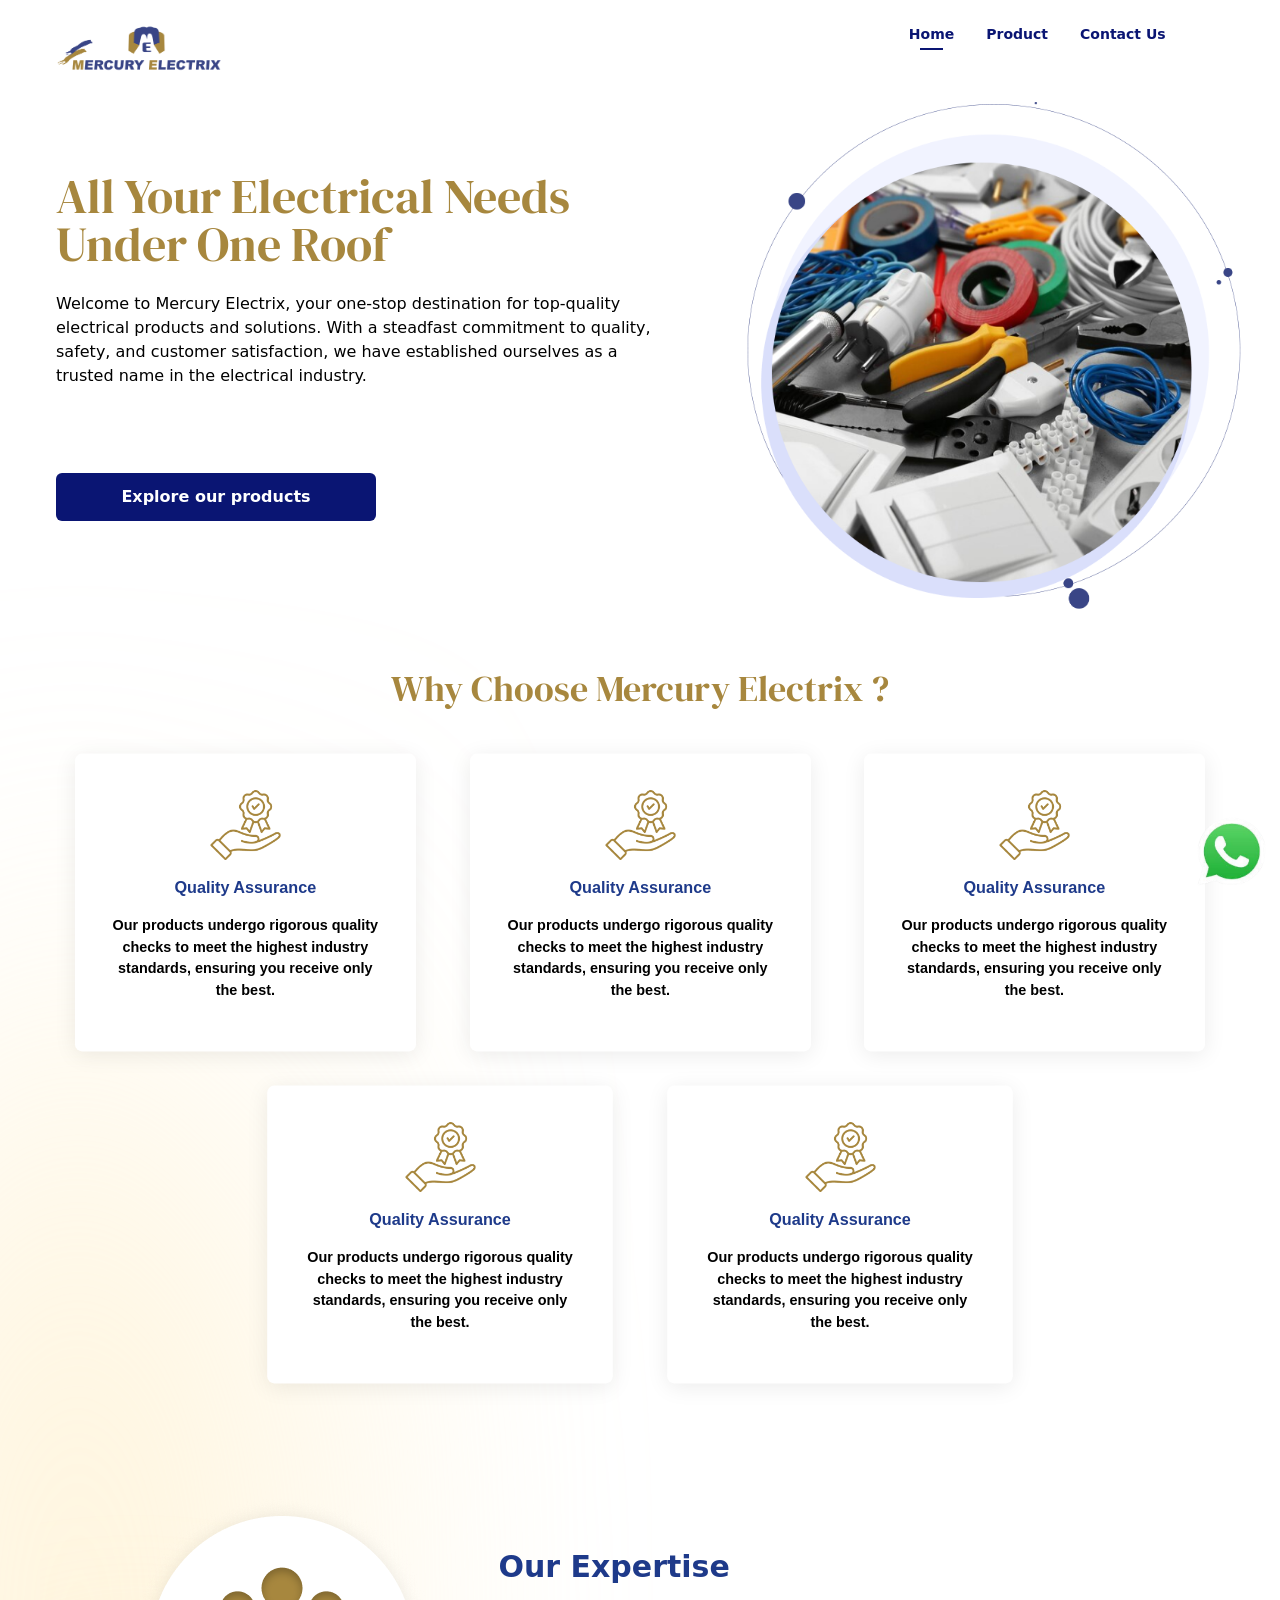
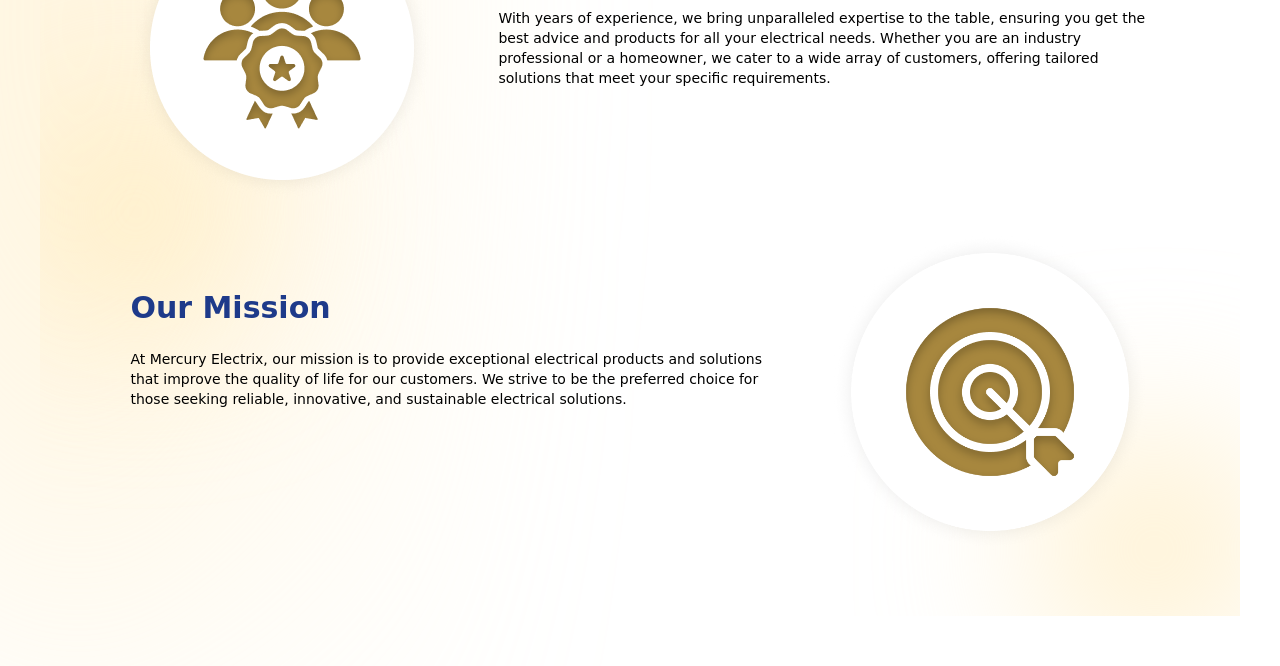
==== commit 8c4b5cdf: "index page ready" ====
--- a/index.html
+++ b/index.html
@@ -44,8 +44,8 @@
         </nav>
 
 
-        <nav class="hidden lg:flex px-4 py-12  justify-between items-center  h-full max-h-20  mx-10">
-            <a class="flex-[2] flex justify-start items-center overflow-hidden m-2 px-14" href="./">
+        <nav class=" hidden lg:flex px-4 py-12  justify-between items-center  h-full max-h-20  mx-10">
+            <a class="flex-[2] ml-0 overflow-hidden " href="./">
                 <img class="h-full max-h-12 object-contain" src="./assets/image.png" alt="Mercury Electrix">
             </a>
             <ul class="flex-[2]  gap-8 flex items-center justify-end text-sm font-semibold text-fontColor-primary-1 mr-[5%]">
@@ -62,8 +62,8 @@
         </nav>
     </header>
     <div id="responsive-navItems-list"
-        class="fixed  hidden flex-col items-start   left-0 top-0  h-[100vh] w-full bg-fontColor-light-1 lg:hidden z1500">
-        <button id="close-hamburger" class=" m-4 justify-self-start">
+        class="fixed  hidden flex-col items-start   left-0 top-0  h-[100vh] w-full  backdrop-blur-xl lg:hidden z1500">
+        <button id="close-hamburger" class=" ml-4 mt-6 justify-self-start">
             <i class="fa-solid fa-close  text-fontColor-dark-1 text-2xl "></i>
         </button>
         <div class="flex justify-center items-center p-2 m-2 self-center min-h-[60%]   ">
@@ -88,16 +88,16 @@
     <!-- ------------NAV--------- -->
 
     <section class=" container-1 ">
-        <div class="home-grid lg:home-grid-lg  ml-[5%] mr-[5%]">
+        <div class=" home-grid lg:home-grid-lg ">
 
             <h1
-                class=" home-grid-title text-[#A7873E] dm-serif-display-regular text-center mx-auto text-3xl sm:text-4xl  leading-relaxed mb-2 self-center justify-self-center ">
+                class="  home-grid-title text-[#A7873E] dm-serif-display-regular text-center lg:text-left mx-0 lg:max-w-[90%]  text-4xl lg:text-5xl  leading-relaxed  h-min  lg:self-end my-1 ">
                 All Your Electrical Needs Under One Roof</h1>
             <div
-                class="home-grid-image  flex items-center justify-center h-auto max-w-[28rem] self-center justify-self-center">
+                class=" home-grid-image  flex items-center justify-center lg:overflow-visible lg:scale-110 h-auto max-w-[28rem] self-center justify-self-center">
                 <img class="" src="./assets/image-1.png" alt="Mercury Electrix">
             </div>
-            <div class=" home-grid-info p-2 m-2">
+            <div class=" home-grid-info  lg:max-w-[90%] my-1">
                 <p class="font-medium">
                     Welcome to Mercury Electrix, your one-stop destination for top-quality electrical
                     products and solutions. With a steadfast commitment to quality, safety, and customer satisfaction,
@@ -107,7 +107,7 @@
 
             </div>
             <a
-            class="home-grid-btn h-16  rounded-md bg-fontColor-primary-1 text-fontColor-light-1 m-2 hover:bg-fontColor-light-1 border-2 border-transparent hover:shadow-sm hover:border-2 hover:border-fontColor-dark-1 hover:text-fontColor-dark-1 transition duration-300 ease-in-out items-center text-center justify-items-center content-center justify-center font-bold" 
+            class="home-grid-btn h-12 lg:w-[20rem]  rounded-md bg-fontColor-primary-1 text-fontColor-light-1 my-2 hover:bg-fontColor-light-1 border-2 border-transparent hover:shadow-sm hover:border-2 hover:border-fontColor-dark-1 hover:text-fontColor-dark-1 transition duration-300 ease-in-out items-center text-center justify-items-center content-center justify-center font-bold lg:self-start " 
 
                     href="./products.html">Explore our products
             </a>
@@ -116,53 +116,59 @@
         </div>
     </section>
 
-    <!-- cards -->
-<section>
-    <h1 class="my-5 text-[#A7873E] dm-serif-display-regular text-center mx-auto text-3xl sm:text-4xl  leading-relaxed mb-2 self-center justify-self-center ">Why Choose Mercury Electrix ?</h1>
-    <div class="flex flex-wrap justify-center mx-[5%]">
-        <div class="flex flex-wrap justify-center w-full ">
-            <div class="bg-white rounded-lg shadow-md w-full sm:w-1/2 md:w-1/3  flex flex-col items-center text-center">
-                <div class="border-2 flex flex-col items-center">
-                    <div><img src="./assets/quality.png" alt="Quality Assurance Icon" class="mb-4"></div>
-                    <div><h2 class="text-lg font-bold mb-2">Quality Assurance</h2></div>
-                    <div><p>Our products undergo rigorous quality checks to meet the highest industry standards, ensuring you receive only the best.</p></div>
-                </div>
-            </div>
-            <div class="bg-white rounded-lg shadow-md w-full sm:w-1/2 md:w-1/3  flex flex-col items-center text-center">
-                <div class="border-2 flex flex-col items-center">
-                    <div><img src="./assets/quality.png" alt="Quality Assurance Icon" class="mb-4"></div>
-                    <div><h2 class="text-lg font-bold mb-2">Quality Assurance</h2></div>
-                    <div><p>Our products undergo rigorous quality checks to meet the highest industry standards, ensuring you receive only the best.</p></div>
-                </div>
-            </div>
-            <div class="bg-white rounded-lg shadow-md w-full sm:w-1/2 md:w-1/3 flex flex-col items-center text-center">
-                <div class="border-2 flex flex-col items-center">
-                    <div><img src="./assets/quality.png" alt="Quality Assurance Icon" class="mb-4"></div>
-                    <div><h2 class="text-lg font-bold mb-2">Quality Assurance</h2></div>
-                    <div><p>Our products undergo rigorous quality checks to meet the highest industry standards, ensuring you receive only the best.</p></div>
-                </div>
-            </div>
-        </div>
-        <div class="flex flex-wrap justify-center w-full ">
-            <div class="bg-white rounded-lg shadow-md w-full sm:w-1/2 md:w-1/3 p-4 flex flex-col items-center text-center">
-                <div class="border-2 flex flex-col items-center">
-                    <div><img src="./assets/quality.png" alt="Quality Assurance Icon" class="mb-4"></div>
-                    <div><h2 class="text-lg font-bold mb-2">Quality Assurance</h2></div>
-                    <div><p>Our products undergo rigorous quality checks to meet the highest industry standards, ensuring you receive only the best.</p></div>
-                </div>
-            </div>
-            <div class="bg-white rounded-lg shadow-md w-full sm:w-1/2 md:w-1/3 p-4 flex flex-col items-center text-center">
-                <div class="border-2 flex flex-col items-center">
-                    <div><img src="./assets/quality.png" alt="Quality Assurance Icon" class="mb-4"></div>
-                    <div><h2 class="text-lg font-bold mb-2">Quality Assurance</h2></div>
-                    <div><p>Our products undergo rigorous quality checks to meet the highest industry standards, ensuring you receive only the best.</p></div>
+
+
+
+
+<section id="mercury_cards" class="container-next   overflow-hidden quicksand-a">
+    <h1 class=" py-5 text-[#A7873E] dm-serif-display-regular text-center  text-3xl sm:text-4xl  leading-relaxed mb-2 self-center justify-self-center  ">Why Choose Mercury Electrix ?</h1>
+    <div class=" flex flex-col  justify-between  ">
+        <div class="flex flex-col lg:flex-row justify-between xl:justify-center box-border gap-4">
+            <div class="bg-white rounded-lg shadow-card flex flex-col items-center text-center scale-90 p-10  lg:max-w-96 ">
+                <div class="flex flex-col items-center">
+                    <div class="mb-4 "><img src="./assets/quality.png" alt="Quality Assurance Icon" class="h-auto max-w-20"></div>
+                    <div class="mb-4" ><h2 class="text-lg font-bold text-blue-900">Quality Assurance</h2></div>
+                    <div class="mb-4" ><p>Our products undergo rigorous quality checks to meet the highest industry standards, ensuring you receive only the best.</p></div>
+                </div>
+            </div>
+            <div class="bg-white rounded-lg shadow-card flex flex-col items-center text-center scale-90 p-10  lg:max-w-96 ">
+                <div class="flex flex-col items-center">
+                    <div class="mb-4 "><img src="./assets/quality.png" alt="Quality Assurance Icon" class="h-auto max-w-20"></div>
+                    <div class="mb-4" ><h2 class="text-lg font-bold text-blue-900">Quality Assurance</h2></div>
+                    <div class="mb-4" ><p>Our products undergo rigorous quality checks to meet the highest industry standards, ensuring you receive only the best.</p></div>
+                </div>
+            </div>
+            <div class="bg-white rounded-lg shadow-card flex flex-col items-center text-center scale-90 p-10  lg:max-w-96 ">
+                <div class="flex flex-col items-center">
+                    <div class="mb-4 "><img src="./assets/quality.png" alt="Quality Assurance Icon" class="h-auto max-w-20"></div>
+                    <div class="mb-4" ><h2 class="text-lg font-bold text-blue-900">Quality Assurance</h2></div>
+                    <div class="mb-4" ><p>Our products undergo rigorous quality checks to meet the highest industry standards, ensuring you receive only the best.</p></div>
+                </div>
+            </div>
+        </div>
+        <div class="flex flex-col lg:flex-row justify-center gap-4 mx-auto">
+            <div class="bg-white rounded-lg shadow-card flex flex-col items-center text-center scale-90 p-10  lg:max-w-96 ">
+                <div class="flex flex-col items-center">
+                    <div class="mb-4 "><img src="./assets/quality.png" alt="Quality Assurance Icon" class="h-auto max-w-20"></div>
+                    <div class="mb-4" ><h2 class="text-lg font-bold text-blue-900">Quality Assurance</h2></div>
+                    <div class="mb-4" ><p>Our products undergo rigorous quality checks to meet the highest industry standards, ensuring you receive only the best.</p></div>
+                </div>
+            </div>
+            <div class="bg-white rounded-lg shadow-card flex flex-col items-center text-center scale-90 p-10  lg:max-w-96 ">
+                <div class="flex flex-col items-center">
+                    <div class="mb-4 "><img src="./assets/quality.png" alt="Quality Assurance Icon" class="h-auto max-w-20"></div>
+                    <div class="mb-4" ><h2 class="text-lg font-bold text-blue-900">Quality Assurance</h2></div>
+                    <div class="mb-4" ><p>Our products undergo rigorous quality checks to meet the highest industry standards, ensuring you receive only the best.</p></div>
                 </div>
             </div>
         </div>
     </div>
 </section>
 
-    <section id="products-section" class="container-1">
+
+
+
+    <section id="products-section" class="container-next ">
 
 
         <div class="flex flex-col">
@@ -175,7 +181,7 @@
 
                     <div class="product-title  flex  justify-center items-end lg:justify-start  ">
 
-                        <h2 class=" font-bold text-blue-900 text-2xl  leading-relaxed text-center  ">
+                        <h2 class=" font-bold text-blue-900 text-3xl  leading-relaxed text-center  ">
                             Our Expertise</h2>
                     </div>
                     <div class="flex justify-self-center product-image max-w-[20rem] lg:mr-12  lg:mt-8 xl:mt-0 ">
@@ -194,7 +200,7 @@
 
                     <div class="product-title  flex  justify-center items-end lg:justify-start ">
 
-                        <h2 class=" font-bold text-blue-900 text-2xl  leading-relaxed text-center">
+                        <h2 class=" font-bold text-blue-900 text-3xl  leading-relaxed text-center">
                             Our Mission</h2>
                     </div>
                     <div class="flex justify-self-center product-image max-w-[20rem] lg:ml-12 lg:mt-8 xl:mt-0">
@@ -228,6 +234,8 @@
 
 
 
+
+
 </body>
 <script src="./js/nav.js" type="module"></script>
 <script src="./js/index.js" type="module"></script>
--- a/css/output.css
+++ b/css/output.css
@@ -590,8 +590,9 @@
   margin: 0.5rem;
 }
 
-.m-4{
-  margin: 1rem;
+.mx-0{
+  margin-left: 0px;
+  margin-right: 0px;
 }
 
 .mx-10{
@@ -609,11 +610,6 @@
   margin-right: 1.25rem;
 }
 
-.mx-\[5\%\]{
-  margin-left: 5%;
-  margin-right: 5%;
-}
-
 .mx-auto{
   margin-left: auto;
   margin-right: auto;
@@ -624,6 +620,11 @@
   margin-bottom: 0.25rem;
 }
 
+.my-2{
+  margin-top: 0.5rem;
+  margin-bottom: 0.5rem;
+}
+
 .my-3{
   margin-top: 0.75rem;
   margin-bottom: 0.75rem;
@@ -642,8 +643,12 @@
   margin-bottom: 1rem;
 }
 
-.ml-\[5\%\]{
-  margin-left: 5%;
+.ml-0{
+  margin-left: 0px;
+}
+
+.ml-4{
+  margin-left: 1rem;
 }
 
 .mr-4{
@@ -652,6 +657,10 @@
 
 .mr-\[5\%\]{
   margin-right: 5%;
+}
+
+.mt-6{
+  margin-top: 1.5rem;
 }
 
 .box-border{
@@ -687,10 +696,6 @@
   height: 3rem;
 }
 
-.h-16{
-  height: 4rem;
-}
-
 .h-\[100vh\]{
   height: 100vh;
 }
@@ -703,6 +708,11 @@
   height: 100%;
 }
 
+.h-min{
+  height: -moz-min-content;
+  height: min-content;
+}
+
 .max-h-12{
   max-height: 3rem;
 }
@@ -783,14 +793,16 @@
   flex-grow: 1;
 }
 
+.scale-90{
+  --tw-scale-x: .9;
+  --tw-scale-y: .9;
+  transform: translate(var(--tw-translate-x), var(--tw-translate-y)) rotate(var(--tw-rotate)) skewX(var(--tw-skew-x)) skewY(var(--tw-skew-y)) scaleX(var(--tw-scale-x)) scaleY(var(--tw-scale-y));
+}
+
 .flex-col{
   flex-direction: column;
 }
 
-.flex-wrap{
-  flex-wrap: wrap;
-}
-
 .content-center{
   align-content: center;
 }
@@ -807,10 +819,6 @@
   align-items: center;
 }
 
-.justify-start{
-  justify-content: flex-start;
-}
-
 .justify-end{
   justify-content: flex-end;
 }
@@ -829,6 +837,10 @@
 
 .gap-1{
   gap: 0.25rem;
+}
+
+.gap-4{
+  gap: 1rem;
 }
 
 .gap-8{
@@ -845,6 +857,10 @@
   margin-bottom: calc(0.5rem * var(--tw-space-y-reverse));
 }
 
+.self-end{
+  align-self: flex-end;
+}
+
 .self-center{
   align-self: center;
 }
@@ -875,11 +891,6 @@
 
 .border-transparent{
   border-color: transparent;
-}
-
-.bg-fontColor-light-1{
-  --tw-bg-opacity: 1;
-  background-color: rgb(255 255 255 / var(--tw-bg-opacity));
 }
 
 .bg-fontColor-primary-1{
@@ -897,17 +908,12 @@
      object-fit: contain;
 }
 
+.p-10{
+  padding: 2.5rem;
+}
+
 .p-2{
   padding: 0.5rem;
-}
-
-.p-4{
-  padding: 1rem;
-}
-
-.px-14{
-  padding-left: 3.5rem;
-  padding-right: 3.5rem;
 }
 
 .px-4{
@@ -920,6 +926,11 @@
   padding-bottom: 3rem;
 }
 
+.py-5{
+  padding-top: 1.25rem;
+  padding-bottom: 1.25rem;
+}
+
 .text-center{
   text-align: center;
 }
@@ -938,6 +949,11 @@
   line-height: 2.25rem;
 }
 
+.text-4xl{
+  font-size: 2.25rem;
+  line-height: 2.5rem;
+}
+
 .text-lg{
   font-size: 1.125rem;
   line-height: 1.75rem;
@@ -999,10 +1015,16 @@
   color: rgb(10 21 115 / var(--tw-text-opacity));
 }
 
-.shadow-md{
-  --tw-shadow: 0 4px 6px -1px rgb(0 0 0 / 0.1), 0 2px 4px -2px rgb(0 0 0 / 0.1);
-  --tw-shadow-colored: 0 4px 6px -1px var(--tw-shadow-color), 0 2px 4px -2px var(--tw-shadow-color);
+.shadow-card{
+  --tw-shadow: 0px 4px 25px 0px #00000014;
+  --tw-shadow-colored: 0px 4px 25px 0px var(--tw-shadow-color);
   box-shadow: var(--tw-ring-offset-shadow, 0 0 #0000), var(--tw-ring-shadow, 0 0 #0000), var(--tw-shadow);
+}
+
+.backdrop-blur-xl{
+  --tw-backdrop-blur: blur(24px);
+  -webkit-backdrop-filter: var(--tw-backdrop-blur) var(--tw-backdrop-brightness) var(--tw-backdrop-contrast) var(--tw-backdrop-grayscale) var(--tw-backdrop-hue-rotate) var(--tw-backdrop-invert) var(--tw-backdrop-opacity) var(--tw-backdrop-saturate) var(--tw-backdrop-sepia);
+          backdrop-filter: var(--tw-backdrop-blur) var(--tw-backdrop-brightness) var(--tw-backdrop-contrast) var(--tw-backdrop-grayscale) var(--tw-backdrop-hue-rotate) var(--tw-backdrop-invert) var(--tw-backdrop-opacity) var(--tw-backdrop-saturate) var(--tw-backdrop-sepia);
 }
 
 .transition{
@@ -1066,27 +1088,34 @@
 }
 
 .container-1{
+  /* @apply  px-5 lg:px-8  py-8 box-border;
+    @apply mt-20 lg:mt-20; */
+  margin-left: 2.5rem;
+  margin-right: 2.5rem;
+  margin-top: 5rem;
   box-sizing: border-box;
-  padding-left: 1.25rem;
-  padding-right: 1.25rem;
+  padding-left: 1rem;
+  padding-right: 1rem;
   padding-top: 2rem;
   padding-bottom: 2rem;
 }
 
+.container-next{
+  /* @apply  px-5 lg:px-8  py-8 box-border;
+    @apply mt-20 lg:mt-20; */
+  margin-left: 1rem;
+  margin-right: 1rem;
+  box-sizing: border-box;
+  padding-left: 1rem;
+  padding-right: 1rem;
+  padding-top: 2rem;
+  padding-bottom: 2rem;
+}
+
 @media (min-width: 1024px){
-  .container-1{
-    padding-left: 2rem;
-    padding-right: 2rem;
-  }
-}
-
-.container-1{
-  margin-top: 5rem;
-}
-
-@media (min-width: 1024px){
-  .container-1{
-    margin-top: 5rem;
+  .container-next{
+    margin-left: 2.5rem;
+    margin-right: 2.5rem;
   }
 }
 
@@ -1098,7 +1127,7 @@
 
 .home-grid-lg{
   display: grid;
-  grid-template-columns: 1fr 1fr ;
+  grid-template-columns: 1.5fr 1fr ;
   grid-template-areas: 
     'home-title home-image'
     'home-info home-image'
@@ -1156,7 +1185,7 @@
 .product-grid-rev-lg{
   display: grid;
   grid-template-columns:1.5fr auto;
-  grid-template-rows:  2fr 4fr;
+  grid-template-rows:  2fr 3fr;
   grid-template-areas: 
 
     'product-title product-image '
@@ -1301,10 +1330,6 @@
 }
 
 @media (min-width: 640px){
-  .sm\:w-1\/2{
-    width: 50%;
-  }
-
   .sm\:text-3xl{
     font-size: 1.875rem;
     line-height: 2.25rem;
@@ -1331,10 +1356,6 @@
     width: 50%;
   }
 
-  .md\:w-1\/3{
-    width: 33.333333%;
-  }
-
   .md\:flex-row{
     flex-direction: row;
   }
@@ -1380,17 +1401,60 @@
     width: 50%;
   }
 
+  .lg\:w-\[20rem\]{
+    width: 20rem;
+  }
+
+  .lg\:max-w-96{
+    max-width: 24rem;
+  }
+
+  .lg\:max-w-\[90\%\]{
+    max-width: 90%;
+  }
+
+  .lg\:scale-110{
+    --tw-scale-x: 1.1;
+    --tw-scale-y: 1.1;
+    transform: translate(var(--tw-translate-x), var(--tw-translate-y)) rotate(var(--tw-rotate)) skewX(var(--tw-skew-x)) skewY(var(--tw-skew-y)) scaleX(var(--tw-scale-x)) scaleY(var(--tw-scale-y));
+  }
+
   .lg\:flex-row{
     flex-direction: row;
   }
 
   .lg\:justify-start{
     justify-content: flex-start;
+  }
+
+  .lg\:self-start{
+    align-self: flex-start;
+  }
+
+  .lg\:self-end{
+    align-self: flex-end;
+  }
+
+  .lg\:justify-self-start{
+    justify-self: start;
+  }
+
+  .lg\:overflow-visible{
+    overflow: visible;
   }
 
   .lg\:py-2{
     padding-top: 0.5rem;
     padding-bottom: 0.5rem;
+  }
+
+  .lg\:text-left{
+    text-align: left;
+  }
+
+  .lg\:text-5xl{
+    font-size: 3rem;
+    line-height: 1;
   }
 
   .lg\:text-sm{
@@ -1405,7 +1469,7 @@
           "home-info home-image"
           "home-btn home-image"
         ;
-    grid-template-columns: 1fr 1fr;
+    grid-template-columns: 1.5fr 1fr;
     gap: 1rem;
   }
 
@@ -1464,6 +1528,10 @@
   .xl\:flex-row{
     flex-direction: row;
   }
+
+  .xl\:justify-center{
+    justify-content: center;
+  }
 }
 
 @media (min-width: 1536px){
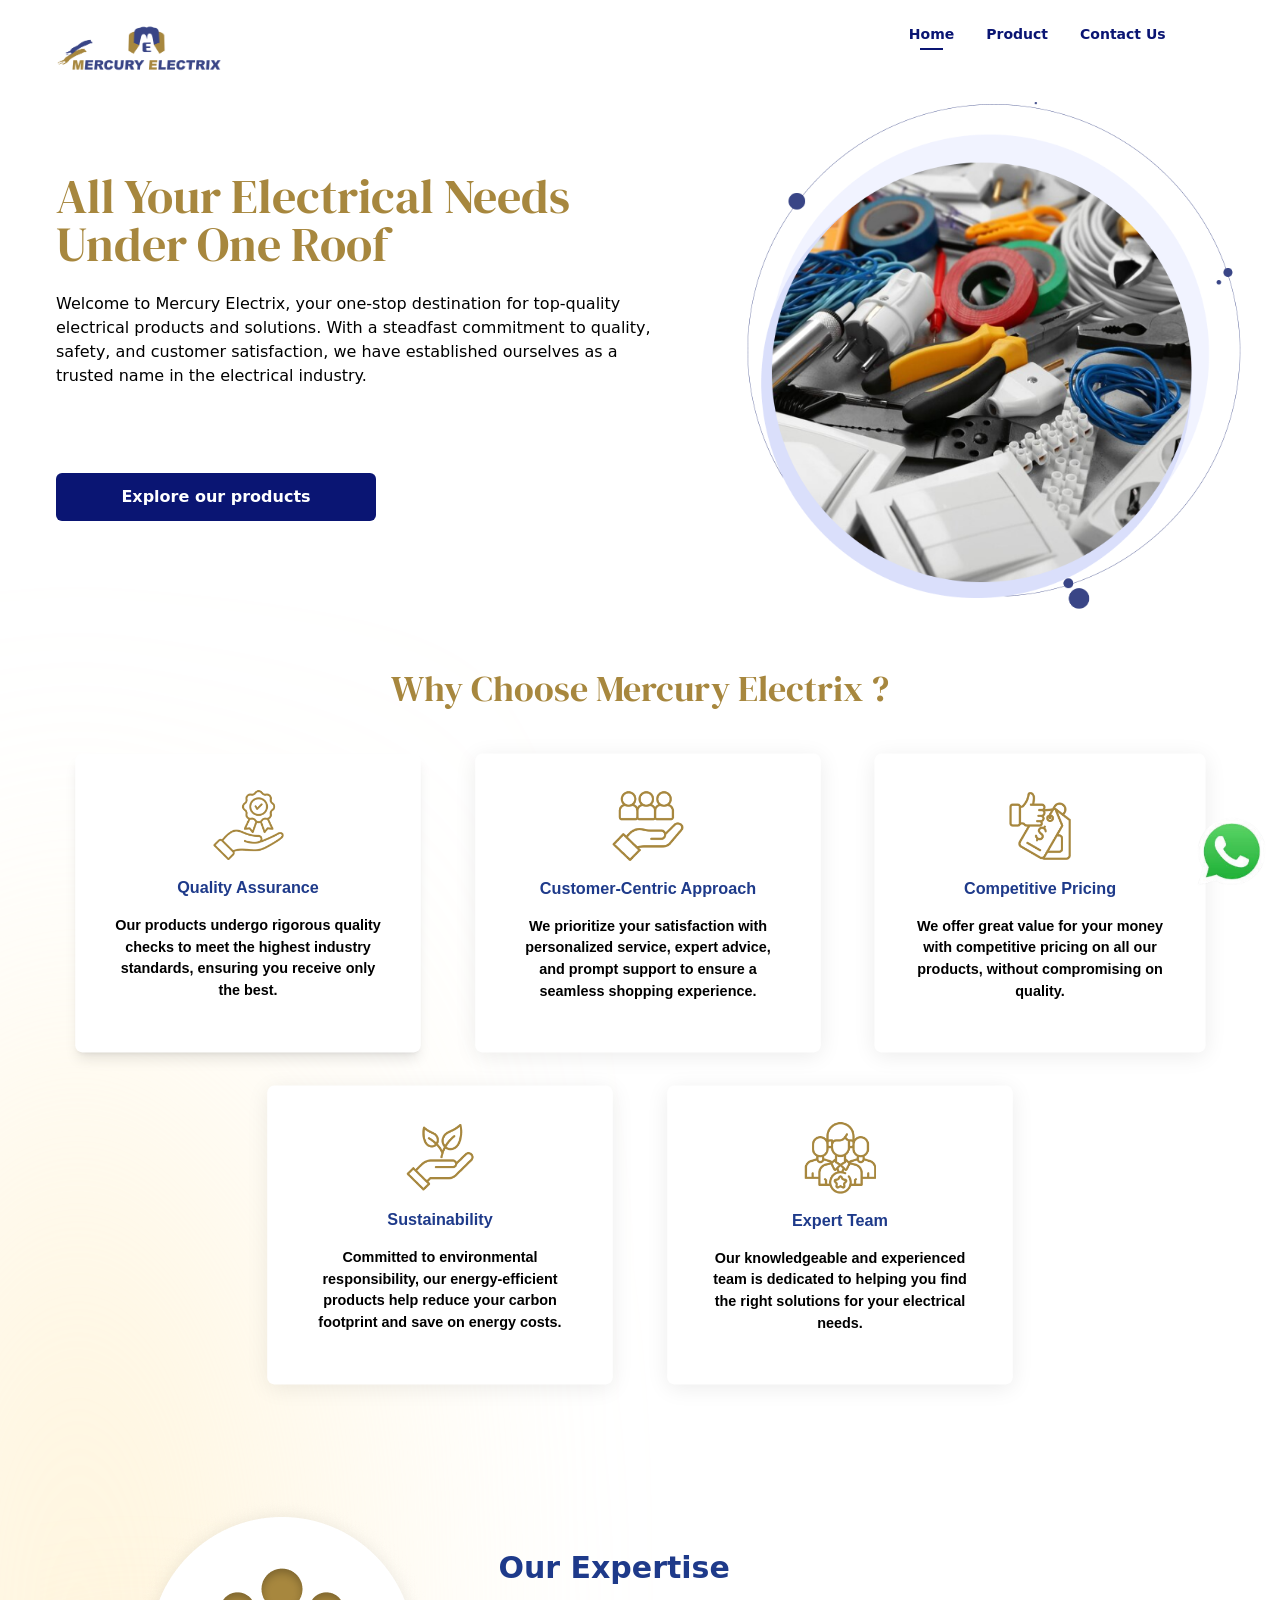
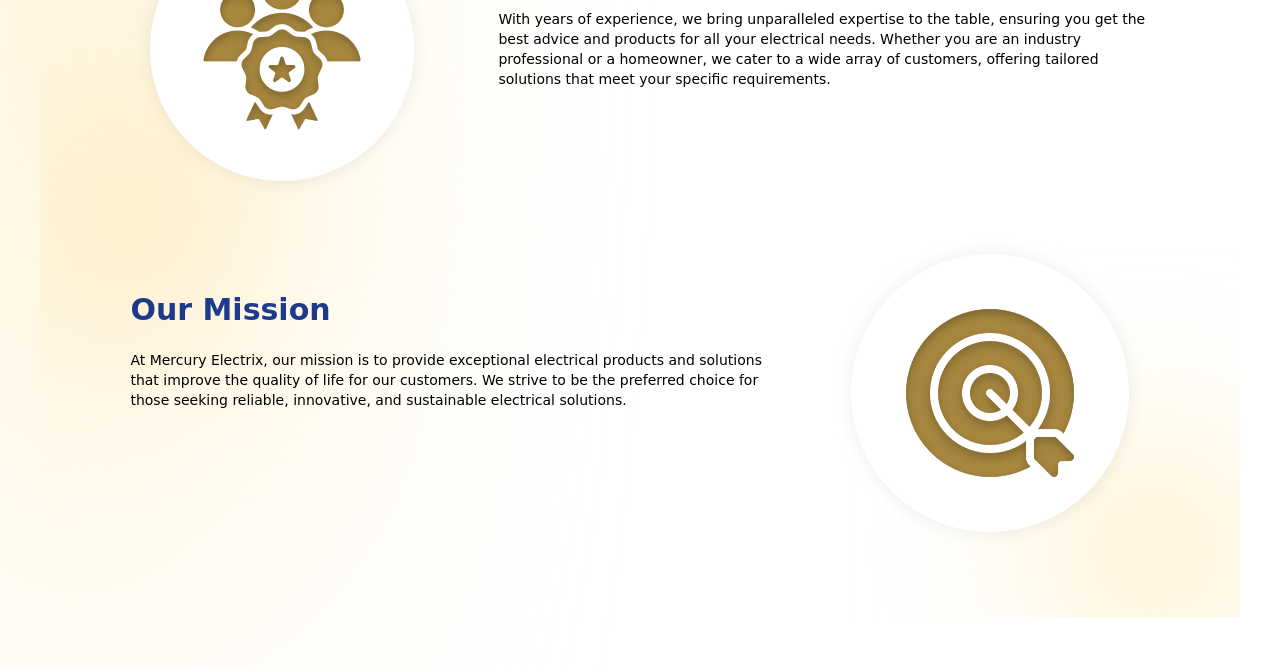
==== commit 529e8f02: "added new cards-content" ====
--- a/index.html
+++ b/index.html
@@ -124,7 +124,7 @@
     <h1 class=" py-5 text-[#A7873E] dm-serif-display-regular text-center  text-3xl sm:text-4xl  leading-relaxed mb-2 self-center justify-self-center  ">Why Choose Mercury Electrix ?</h1>
     <div class=" flex flex-col  justify-between  ">
         <div class="flex flex-col lg:flex-row justify-between xl:justify-center box-border gap-4">
-            <div class="bg-white rounded-lg shadow-card flex flex-col items-center text-center scale-90 p-10  lg:max-w-96 ">
+            <div class="bg-white rounded-lg shadow-card shadow-lg flex flex-col items-center text-center scale-90 p-10  lg:max-w-96 ">
                 <div class="flex flex-col items-center">
                     <div class="mb-4 "><img src="./assets/quality.png" alt="Quality Assurance Icon" class="h-auto max-w-20"></div>
                     <div class="mb-4" ><h2 class="text-lg font-bold text-blue-900">Quality Assurance</h2></div>
@@ -133,32 +133,32 @@
             </div>
             <div class="bg-white rounded-lg shadow-card flex flex-col items-center text-center scale-90 p-10  lg:max-w-96 ">
                 <div class="flex flex-col items-center">
-                    <div class="mb-4 "><img src="./assets/quality.png" alt="Quality Assurance Icon" class="h-auto max-w-20"></div>
-                    <div class="mb-4" ><h2 class="text-lg font-bold text-blue-900">Quality Assurance</h2></div>
-                    <div class="mb-4" ><p>Our products undergo rigorous quality checks to meet the highest industry standards, ensuring you receive only the best.</p></div>
-                </div>
-            </div>
-            <div class="bg-white rounded-lg shadow-card flex flex-col items-center text-center scale-90 p-10  lg:max-w-96 ">
-                <div class="flex flex-col items-center">
-                    <div class="mb-4 "><img src="./assets/quality.png" alt="Quality Assurance Icon" class="h-auto max-w-20"></div>
-                    <div class="mb-4" ><h2 class="text-lg font-bold text-blue-900">Quality Assurance</h2></div>
-                    <div class="mb-4" ><p>Our products undergo rigorous quality checks to meet the highest industry standards, ensuring you receive only the best.</p></div>
+                    <div class="mb-4 "><img src="./assets/approach.png" alt="Quality Assurance Icon" class="h-auto max-w-20"></div>
+                    <div class="mb-4" ><h2 class="text-lg font-bold text-blue-900">Customer-Centric Approach</h2></div>
+                    <div class="mb-4" ><p>We prioritize your satisfaction with personalized service, expert advice, and prompt support to ensure a seamless shopping experience.</p></div>
+                </div>
+            </div>
+            <div class="bg-white rounded-lg shadow-card flex flex-col items-center text-center scale-90 p-10  lg:max-w-96 ">
+                <div class="flex flex-col items-center">
+                    <div class="mb-4 "><img src="./assets/pricing.png" alt="Quality Assurance Icon" class="h-auto max-w-20"></div>
+                    <div class="mb-4" ><h2 class="text-lg font-bold text-blue-900">Competitive Pricing</h2></div>
+                    <div class="mb-4" ><p>We offer great value for your money with competitive pricing on all our products, without compromising on quality.</p></div>
                 </div>
             </div>
         </div>
         <div class="flex flex-col lg:flex-row justify-center gap-4 mx-auto">
             <div class="bg-white rounded-lg shadow-card flex flex-col items-center text-center scale-90 p-10  lg:max-w-96 ">
                 <div class="flex flex-col items-center">
-                    <div class="mb-4 "><img src="./assets/quality.png" alt="Quality Assurance Icon" class="h-auto max-w-20"></div>
-                    <div class="mb-4" ><h2 class="text-lg font-bold text-blue-900">Quality Assurance</h2></div>
-                    <div class="mb-4" ><p>Our products undergo rigorous quality checks to meet the highest industry standards, ensuring you receive only the best.</p></div>
-                </div>
-            </div>
-            <div class="bg-white rounded-lg shadow-card flex flex-col items-center text-center scale-90 p-10  lg:max-w-96 ">
-                <div class="flex flex-col items-center">
-                    <div class="mb-4 "><img src="./assets/quality.png" alt="Quality Assurance Icon" class="h-auto max-w-20"></div>
-                    <div class="mb-4" ><h2 class="text-lg font-bold text-blue-900">Quality Assurance</h2></div>
-                    <div class="mb-4" ><p>Our products undergo rigorous quality checks to meet the highest industry standards, ensuring you receive only the best.</p></div>
+                    <div class="mb-4 "><img src="./assets/sustain.png" alt="Quality Assurance Icon" class="h-auto max-w-20"></div>
+                    <div class="mb-4" ><h2 class="text-lg font-bold text-blue-900">Sustainability</h2></div>
+                    <div class="mb-4" ><p>Committed to environmental responsibility, our energy-efficient products help reduce your carbon footprint and save on energy costs.</p></div>
+                </div>
+            </div>
+            <div class="bg-white rounded-lg shadow-card flex flex-col items-center text-center scale-90 p-10  lg:max-w-96 ">
+                <div class="flex flex-col items-center">
+                    <div class="mb-4 "><img src="./assets/team.png" alt="Quality Assurance Icon" class="h-auto max-w-20"></div>
+                    <div class="mb-4" ><h2 class="text-lg font-bold text-blue-900">Expert Team</h2></div>
+                    <div class="mb-4" ><p>Our knowledgeable and experienced team is dedicated to helping you find the right solutions for your electrical needs.</p></div>
                 </div>
             </div>
         </div>
--- a/css/output.css
+++ b/css/output.css
@@ -590,6 +590,10 @@
   margin: 0.5rem;
 }
 
+.m-4{
+  margin: 1rem;
+}
+
 .mx-0{
   margin-left: 0px;
   margin-right: 0px;
@@ -635,6 +639,11 @@
   margin-bottom: 1.25rem;
 }
 
+.mx-\[5\%\]{
+  margin-left: 5%;
+  margin-right: 5%;
+}
+
 .mb-2{
   margin-bottom: 0.5rem;
 }
@@ -661,6 +670,10 @@
 
 .mt-6{
   margin-top: 1.5rem;
+}
+
+.ml-\[5\%\]{
+  margin-left: 5%;
 }
 
 .box-border{
@@ -711,6 +724,10 @@
 .h-min{
   height: -moz-min-content;
   height: min-content;
+}
+
+.h-16{
+  height: 4rem;
 }
 
 .max-h-12{
@@ -803,6 +820,10 @@
   flex-direction: column;
 }
 
+.flex-wrap{
+  flex-wrap: wrap;
+}
+
 .content-center{
   align-content: center;
 }
@@ -817,6 +838,10 @@
 
 .items-center{
   align-items: center;
+}
+
+.justify-start{
+  justify-content: flex-start;
 }
 
 .justify-end{
@@ -857,10 +882,6 @@
   margin-bottom: calc(0.5rem * var(--tw-space-y-reverse));
 }
 
-.self-end{
-  align-self: flex-end;
-}
-
 .self-center{
   align-self: center;
 }
@@ -903,6 +924,11 @@
   background-color: rgb(255 255 255 / var(--tw-bg-opacity));
 }
 
+.bg-fontColor-light-1{
+  --tw-bg-opacity: 1;
+  background-color: rgb(255 255 255 / var(--tw-bg-opacity));
+}
+
 .object-contain{
   -o-object-fit: contain;
      object-fit: contain;
@@ -916,6 +942,10 @@
   padding: 0.5rem;
 }
 
+.p-4{
+  padding: 1rem;
+}
+
 .px-4{
   padding-left: 1rem;
   padding-right: 1rem;
@@ -929,6 +959,11 @@
 .py-5{
   padding-top: 1.25rem;
   padding-bottom: 1.25rem;
+}
+
+.px-14{
+  padding-left: 3.5rem;
+  padding-right: 3.5rem;
 }
 
 .text-center{
@@ -1019,6 +1054,35 @@
   --tw-shadow: 0px 4px 25px 0px #00000014;
   --tw-shadow-colored: 0px 4px 25px 0px var(--tw-shadow-color);
   box-shadow: var(--tw-ring-offset-shadow, 0 0 #0000), var(--tw-ring-shadow, 0 0 #0000), var(--tw-shadow);
+}
+
+.shadow-lg{
+  --tw-shadow: 0 10px 15px -3px rgb(0 0 0 / 0.1), 0 4px 6px -4px rgb(0 0 0 / 0.1);
+  --tw-shadow-colored: 0 10px 15px -3px var(--tw-shadow-color), 0 4px 6px -4px var(--tw-shadow-color);
+  box-shadow: var(--tw-ring-offset-shadow, 0 0 #0000), var(--tw-ring-shadow, 0 0 #0000), var(--tw-shadow);
+}
+
+.shadow-xl{
+  --tw-shadow: 0 20px 25px -5px rgb(0 0 0 / 0.1), 0 8px 10px -6px rgb(0 0 0 / 0.1);
+  --tw-shadow-colored: 0 20px 25px -5px var(--tw-shadow-color), 0 8px 10px -6px var(--tw-shadow-color);
+  box-shadow: var(--tw-ring-offset-shadow, 0 0 #0000), var(--tw-ring-shadow, 0 0 #0000), var(--tw-shadow);
+}
+
+.shadow-sm{
+  --tw-shadow: 0 1px 2px 0 rgb(0 0 0 / 0.05);
+  --tw-shadow-colored: 0 1px 2px 0 var(--tw-shadow-color);
+  box-shadow: var(--tw-ring-offset-shadow, 0 0 #0000), var(--tw-ring-shadow, 0 0 #0000), var(--tw-shadow);
+}
+
+.shadow-md{
+  --tw-shadow: 0 4px 6px -1px rgb(0 0 0 / 0.1), 0 2px 4px -2px rgb(0 0 0 / 0.1);
+  --tw-shadow-colored: 0 4px 6px -1px var(--tw-shadow-color), 0 2px 4px -2px var(--tw-shadow-color);
+  box-shadow: var(--tw-ring-offset-shadow, 0 0 #0000), var(--tw-ring-shadow, 0 0 #0000), var(--tw-shadow);
+}
+
+.shadow-black{
+  --tw-shadow-color: #000;
+  --tw-shadow: var(--tw-shadow-colored);
 }
 
 .backdrop-blur-xl{
@@ -1330,6 +1394,10 @@
 }
 
 @media (min-width: 640px){
+  .sm\:w-1\/2{
+    width: 50%;
+  }
+
   .sm\:text-3xl{
     font-size: 1.875rem;
     line-height: 2.25rem;
@@ -1356,6 +1424,10 @@
     width: 50%;
   }
 
+  .md\:w-1\/3{
+    width: 33.333333%;
+  }
+
   .md\:flex-row{
     flex-direction: row;
   }
@@ -1433,10 +1505,6 @@
 
   .lg\:self-end{
     align-self: flex-end;
-  }
-
-  .lg\:justify-self-start{
-    justify-self: start;
   }
 
   .lg\:overflow-visible{
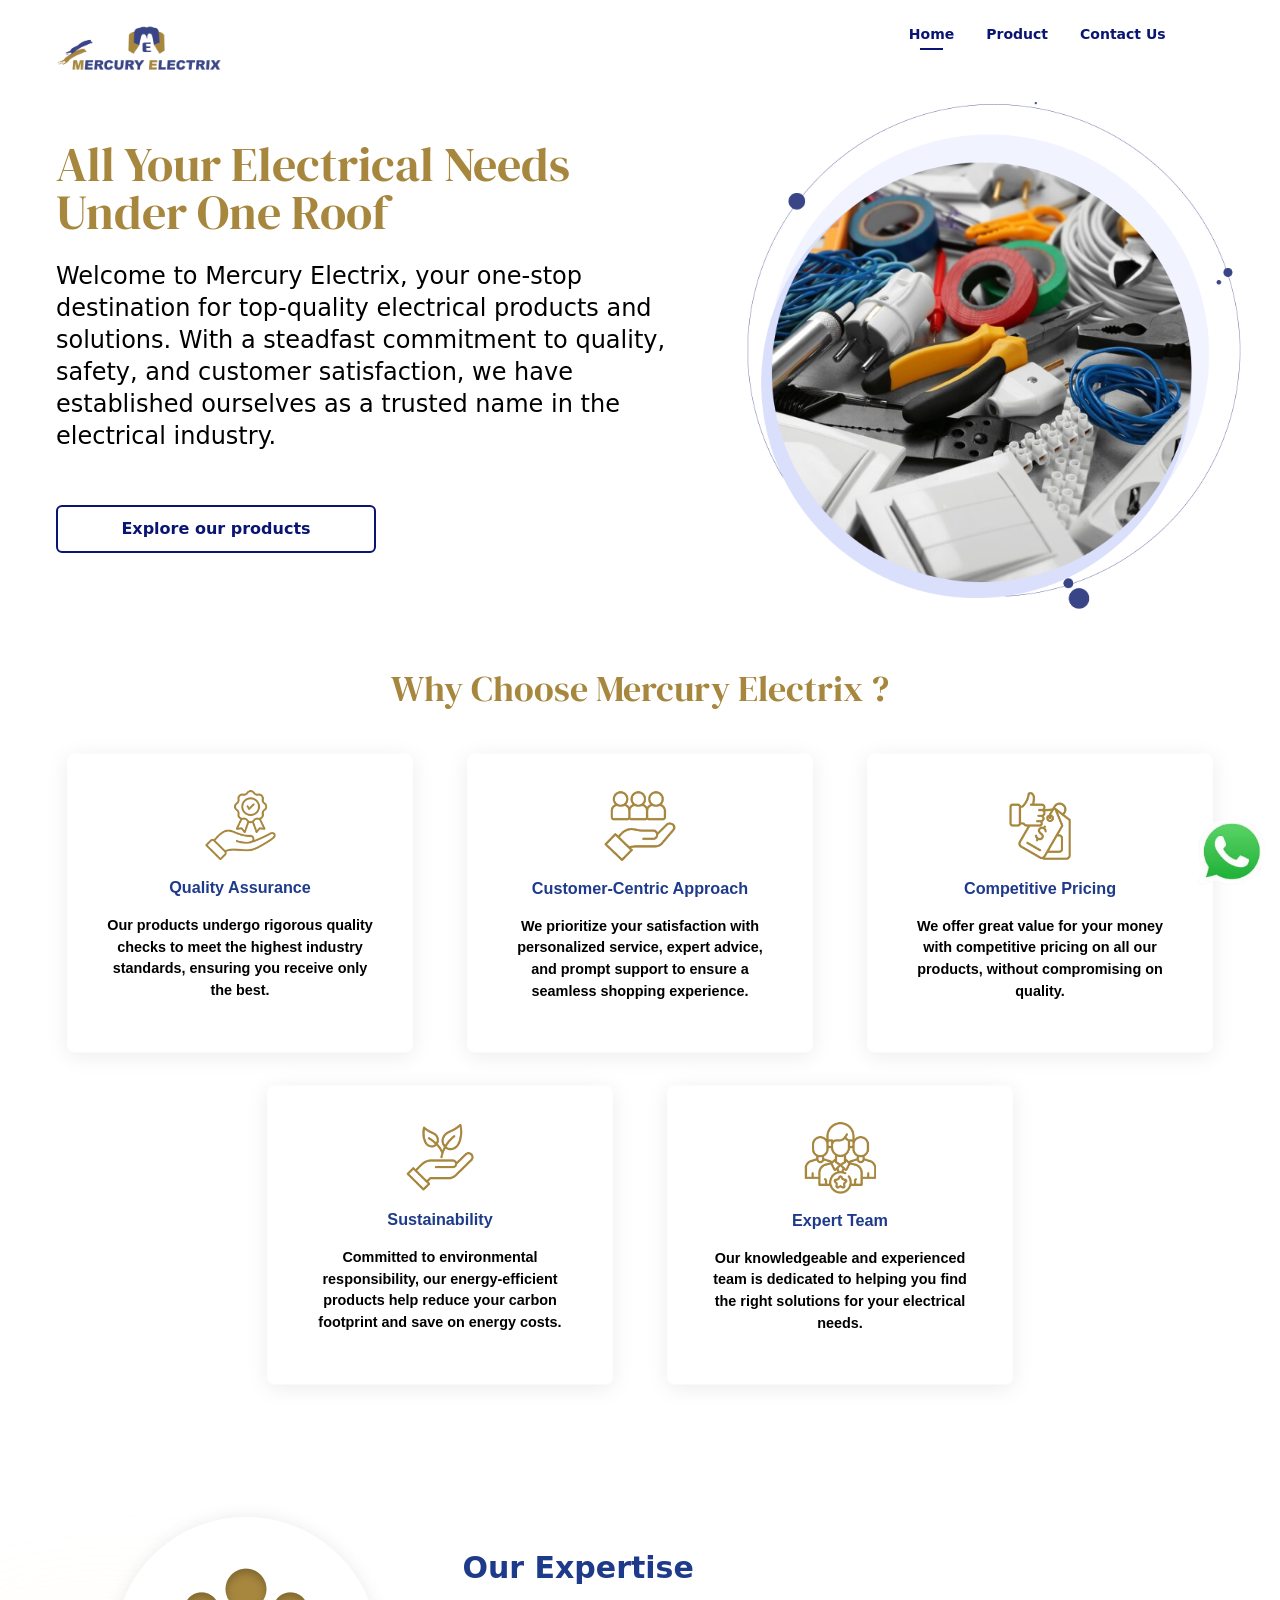
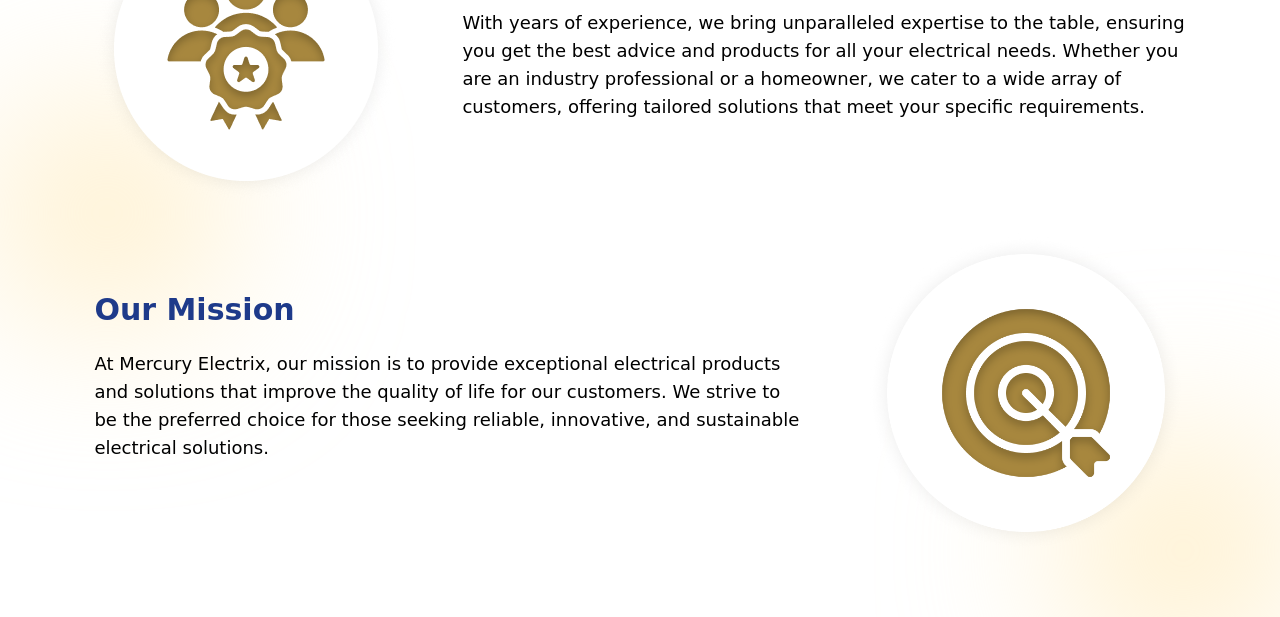
==== commit 03b2dcc5: "Home page fixed" ====
--- a/index.html
+++ b/index.html
@@ -20,25 +20,25 @@
     <meta name="description" content="Mercury Electrix Electrical Solutions">
     <meta name="description" content="Mercury Electrix Customer Service">
     <meta name="description"
-    content="Electrical Solutions. Find all your electrical supplies and products at our electrical shop. From electrical equipment to accessories, we provide quality solutions.">
+        content="Electrical Solutions. Find all your electrical supplies and products at our electrical shop. From electrical equipment to accessories, we provide quality solutions.">
 </head>
 
-<body class="shadow-golden-circle">
+<body class="">
     <!-- ------------NAV--------- -->
     <header class=" fixed top-0  w-[100vw] bg-white   box-border ">
 
         <nav id="nav-mobile" class="lg:hidden">
             <div class=" relative">
 
-            <div class="lg:hidden flex p-2 m-2 mr-4 max-h-16">
-
-                <button id="open-hamburger" class="">
-                    <i class="fa-solid fa-bars  text-fontColor-dark-1 text-2xl"></i>
-                </button>
-                <a class="flex-[2] flex justify-center items-center overflow-hidden" href="./">
-                    <img class="max-h-full h-12 " src="./assets/image.png" alt="Mercury Electrix">
-                </a>
-            </div>
+                <div class="lg:hidden flex p-2 m-2 mr-4 max-h-16">
+
+                    <button id="open-hamburger" class="">
+                        <i class="fa-solid fa-bars  text-fontColor-dark-1 text-2xl"></i>
+                    </button>
+                    <a class="flex-[2] flex justify-center items-center overflow-hidden" href="./">
+                        <img class="max-h-full h-12 " src="./assets/image.png" alt="Mercury Electrix">
+                    </a>
+                </div>
 
             </div>
         </nav>
@@ -48,7 +48,8 @@
             <a class="flex-[2] ml-0 overflow-hidden " href="./">
                 <img class="h-full max-h-12 object-contain" src="./assets/image.png" alt="Mercury Electrix">
             </a>
-            <ul class="flex-[2]  gap-8 flex items-center justify-end text-sm font-semibold text-fontColor-primary-1 mr-[5%]">
+            <ul
+                class="flex-[2]  gap-8 flex items-center justify-end text-sm font-semibold text-fontColor-primary-1 mr-[5%]">
                 <li class="flex flex-col gap-1 h-12   "><a href="./">Home</a>
                     <div class="hidden nav-active-about self-center  w-1/2 h-0.5 bg-fontColor-primary-1"></div>
                 </li>
@@ -87,8 +88,9 @@
     </div>
     <!-- ------------NAV--------- -->
 
+    
     <section class=" container-1 ">
-        <div class=" home-grid lg:home-grid-lg ">
+        <div class=" home-grid lg:home-grid-lg lg:max-w-[2500px]  lg:mx-auto">
 
             <h1
                 class="  home-grid-title text-[#A7873E] dm-serif-display-regular text-center lg:text-left mx-0 lg:max-w-[90%]  text-4xl lg:text-5xl  leading-relaxed  h-min  lg:self-end my-1 ">
@@ -98,18 +100,18 @@
                 <img class="" src="./assets/image-1.png" alt="Mercury Electrix">
             </div>
             <div class=" home-grid-info  lg:max-w-[90%] my-1">
-                <p class="font-medium">
+                <p class="font-medium lg:text-2xl">
                     Welcome to Mercury Electrix, your one-stop destination for top-quality electrical
                     products and solutions. With a steadfast commitment to quality, safety, and customer satisfaction,
                     we have established ourselves as a trusted name in the electrical industry.
-                    
+
                 </p>
 
             </div>
-            <a
-            class="home-grid-btn h-12 lg:w-[20rem]  rounded-md bg-fontColor-primary-1 text-fontColor-light-1 my-2 hover:bg-fontColor-light-1 border-2 border-transparent hover:shadow-sm hover:border-2 hover:border-fontColor-dark-1 hover:text-fontColor-dark-1 transition duration-300 ease-in-out items-center text-center justify-items-center content-center justify-center font-bold lg:self-start " 
-
-                    href="./products.html">Explore our products
+  
+
+            <a class="home-grid-btn h-12 lg:w-[20rem]  rounded-md bg-fontColor-light-1 text-fontColor-primary-1 my-2 hover:bg-fontColor-primary-1 border-2 border-fontColor-primary-1 hover:shadow-sm hover:border-2 hover:border-fontColor-light-1 hover:text-fontColor-light-1 transition duration-300 ease-in-out items-center text-center justify-items-center content-center justify-center font-bold lg:self-start "
+                href="./products.html">Explore our products
             </a>
 
 
@@ -120,55 +122,94 @@
 
 
 
-<section id="mercury_cards" class="container-next   overflow-hidden quicksand-a">
-    <h1 class=" py-5 text-[#A7873E] dm-serif-display-regular text-center  text-3xl sm:text-4xl  leading-relaxed mb-2 self-center justify-self-center  ">Why Choose Mercury Electrix ?</h1>
-    <div class=" flex flex-col  justify-between  ">
-        <div class="flex flex-col lg:flex-row justify-between xl:justify-center box-border gap-4">
-            <div class="bg-white rounded-lg shadow-card shadow-lg flex flex-col items-center text-center scale-90 p-10  lg:max-w-96 ">
-                <div class="flex flex-col items-center">
-                    <div class="mb-4 "><img src="./assets/quality.png" alt="Quality Assurance Icon" class="h-auto max-w-20"></div>
-                    <div class="mb-4" ><h2 class="text-lg font-bold text-blue-900">Quality Assurance</h2></div>
-                    <div class="mb-4" ><p>Our products undergo rigorous quality checks to meet the highest industry standards, ensuring you receive only the best.</p></div>
-                </div>
-            </div>
-            <div class="bg-white rounded-lg shadow-card flex flex-col items-center text-center scale-90 p-10  lg:max-w-96 ">
-                <div class="flex flex-col items-center">
-                    <div class="mb-4 "><img src="./assets/approach.png" alt="Quality Assurance Icon" class="h-auto max-w-20"></div>
-                    <div class="mb-4" ><h2 class="text-lg font-bold text-blue-900">Customer-Centric Approach</h2></div>
-                    <div class="mb-4" ><p>We prioritize your satisfaction with personalized service, expert advice, and prompt support to ensure a seamless shopping experience.</p></div>
-                </div>
-            </div>
-            <div class="bg-white rounded-lg shadow-card flex flex-col items-center text-center scale-90 p-10  lg:max-w-96 ">
-                <div class="flex flex-col items-center">
-                    <div class="mb-4 "><img src="./assets/pricing.png" alt="Quality Assurance Icon" class="h-auto max-w-20"></div>
-                    <div class="mb-4" ><h2 class="text-lg font-bold text-blue-900">Competitive Pricing</h2></div>
-                    <div class="mb-4" ><p>We offer great value for your money with competitive pricing on all our products, without compromising on quality.</p></div>
-                </div>
-            </div>
-        </div>
-        <div class="flex flex-col lg:flex-row justify-center gap-4 mx-auto">
-            <div class="bg-white rounded-lg shadow-card flex flex-col items-center text-center scale-90 p-10  lg:max-w-96 ">
-                <div class="flex flex-col items-center">
-                    <div class="mb-4 "><img src="./assets/sustain.png" alt="Quality Assurance Icon" class="h-auto max-w-20"></div>
-                    <div class="mb-4" ><h2 class="text-lg font-bold text-blue-900">Sustainability</h2></div>
-                    <div class="mb-4" ><p>Committed to environmental responsibility, our energy-efficient products help reduce your carbon footprint and save on energy costs.</p></div>
-                </div>
-            </div>
-            <div class="bg-white rounded-lg shadow-card flex flex-col items-center text-center scale-90 p-10  lg:max-w-96 ">
-                <div class="flex flex-col items-center">
-                    <div class="mb-4 "><img src="./assets/team.png" alt="Quality Assurance Icon" class="h-auto max-w-20"></div>
-                    <div class="mb-4" ><h2 class="text-lg font-bold text-blue-900">Expert Team</h2></div>
-                    <div class="mb-4" ><p>Our knowledgeable and experienced team is dedicated to helping you find the right solutions for your electrical needs.</p></div>
-                </div>
-            </div>
-        </div>
-    </div>
-</section>
-
-
-
-
-    <section id="products-section" class="container-next ">
+
+
+    <section id="mercury_cards" class="container-next   overflow-hidden quicksand-a ">
+        <h1
+            class=" py-5 text-[#A7873E] dm-serif-display-regular text-center  text-3xl sm:text-4xl  leading-relaxed mb-2 self-center justify-self-center  ">
+            Why Choose Mercury Electrix ?</h1>
+        <div class=" flex flex-col  justify-between  ">
+            <div class="flex flex-col lg:flex-row justify-between xl:justify-center box-border gap-4">
+                <div
+                    class="bg-white rounded-lg shadow-card flex flex-col items-center text-center scale-90 p-10  lg:max-w-96 ">
+                    <div class="flex flex-col items-center">
+                        <div class="mb-4 "><img src="./assets/quality.png" alt="Quality Assurance Icon"
+                                class="h-auto max-w-20"></div>
+                        <div class="mb-4">
+                            <h2 class="text-lg font-bold text-blue-900">Quality Assurance</h2>
+                        </div>
+                        <div class="mb-4">
+                            <p>Our products undergo rigorous quality checks to meet the highest industry standards,
+                                ensuring you receive only the best.</p>
+                        </div>
+                    </div>
+                </div>
+                <div
+                    class="bg-white rounded-lg shadow-card flex flex-col items-center text-center scale-90 p-10  lg:max-w-96 ">
+                    <div class="flex flex-col items-center">
+                        <div class="mb-4 "><img src="./assets/approach.png" alt="Quality Assurance Icon"
+                                class="h-auto max-w-20"></div>
+                        <div class="mb-4">
+                            <h2 class="text-lg font-bold text-blue-900">Customer-Centric Approach</h2>
+                        </div>
+                        <div class="mb-4">
+                            <p>We prioritize your satisfaction with personalized service, expert advice, and prompt
+                                support to ensure a seamless shopping experience.</p>
+                        </div>
+                    </div>
+                </div>
+                <div
+                    class="bg-white rounded-lg shadow-card flex flex-col items-center text-center scale-90 p-10  lg:max-w-96 ">
+                    <div class="flex flex-col items-center">
+                        <div class="mb-4 "><img src="./assets/pricing.png" alt="Quality Assurance Icon"
+                                class="h-auto max-w-20"></div>
+                        <div class="mb-4">
+                            <h2 class="text-lg font-bold text-blue-900">Competitive Pricing</h2>
+                        </div>
+                        <div class="mb-4">
+                            <p>We offer great value for your money with competitive pricing on all our products, without
+                                compromising on quality.</p>
+                        </div>
+                    </div>
+                </div>
+            </div>
+            <div class="flex flex-col lg:flex-row justify-center gap-4 mx-auto">
+                <div
+                    class="bg-white rounded-lg shadow-card flex flex-col items-center text-center scale-90 p-10  lg:max-w-96 ">
+                    <div class="flex flex-col items-center">
+                        <div class="mb-4 "><img src="./assets/sustain.png" alt="Quality Assurance Icon"
+                                class="h-auto max-w-20"></div>
+                        <div class="mb-4">
+                            <h2 class="text-lg font-bold text-blue-900">Sustainability</h2>
+                        </div>
+                        <div class="mb-4">
+                            <p>Committed to environmental responsibility, our energy-efficient products help reduce your
+                                carbon footprint and save on energy costs.</p>
+                        </div>
+                    </div>
+                </div>
+                <div
+                    class="bg-white rounded-lg shadow-card flex flex-col items-center text-center scale-90 p-10  lg:max-w-96 ">
+                    <div class="flex flex-col items-center">
+                        <div class="mb-4 "><img src="./assets/team.png" alt="Quality Assurance Icon"
+                                class="h-auto max-w-20"></div>
+                        <div class="mb-4">
+                            <h2 class="text-lg font-bold text-blue-900">Expert Team</h2>
+                        </div>
+                        <div class="mb-4">
+                            <p>Our knowledgeable and experienced team is dedicated to helping you find the right
+                                solutions for your electrical needs.</p>
+                        </div>
+                    </div>
+                </div>
+            </div>
+        </div>
+    </section>
+
+
+
+
+    <section id="products-section" class="container-next" >
 
 
         <div class="flex flex-col">
@@ -186,50 +227,56 @@
                     </div>
                     <div class="flex justify-self-center product-image max-w-[20rem] lg:mr-12  lg:mt-8 xl:mt-0 ">
 
-                        <img class="min-w-full min-h-full object-contain" src="./assets/expertize.png" alt="High-Quality Wires and Cables" />
-                    </div>
-                    <div class="product-info  lg:-my-auto  ">
-                        <p class="font-medium text-lg lg:text-sm">With years of experience, we bring unparalleled expertise to the table, ensuring you get the best advice and products for all your electrical needs. Whether you are an industry professional or a homeowner, we cater to a wide array of customers, offering tailored solutions that meet your specific requirements.
+                        <img class="min-w-full min-h-full object-contain" src="./assets/expertize.png"
+                            alt="High-Quality Wires and Cables" />
+                    </div>
+                    <div class="product-info  lg:-my-auto lg:text-2xl ">
+                        <p class="font-medium text-lg ">With years of experience, we bring unparalleled
+                            expertise to the table, ensuring you get the best advice and products for all your
+                            electrical needs. Whether you are an industry professional or a homeowner, we cater to a
+                            wide array of customers, offering tailored solutions that meet your specific requirements.
 
                         </p>
                     </div>
                 </div>
 
 
-                <div class="product-grid lg:product-grid-rev-lg  p-2 m-2  shadow-golden-circle-right">
-
-                    <div class="product-title  flex  justify-center items-end lg:justify-start ">
+                <div class="product-grid lg:product-grid-rev-lg  p-2 m-2 shadow-golden-circle-right ">
+
+                    <div class="product-title  flex  justify-center items-end lg:justify-start  ">
 
                         <h2 class=" font-bold text-blue-900 text-3xl  leading-relaxed text-center">
                             Our Mission</h2>
                     </div>
                     <div class="flex justify-self-center product-image max-w-[20rem] lg:ml-12 lg:mt-8 xl:mt-0">
 
-                        <img class="min-w-full min-h-full object-contain" src="./assets/vision.png" alt="PVC Conduit Pipes" />
-                    </div>
-                    <div class="product-info  lg:-my-auto">
-                        <p class="font-medium text-lg lg:text-sm ">At Mercury Electrix, our mission is to provide exceptional electrical products and solutions that improve the quality of life for our customers. We strive to be the preferred choice for those seeking reliable, innovative, and sustainable electrical solutions.
+                        <img class="min-w-full min-h-full object-contain" src="./assets/vision.png"
+                            alt="PVC Conduit Pipes" />
+                    </div>
+                    <div class="product-info  lg:-my-auto ">
+                        <p class="font-medium text-lg">At Mercury Electrix, our mission is to provide
+                            exceptional electrical products and solutions that improve the quality of life for our
+                            customers. We strive to be the preferred choice for those seeking reliable, innovative, and
+                            sustainable electrical solutions.
                         </p>
                     </div>
                 </div>
 
-                
-            </div>
-
-
-
-        </div>
-
-
-    </section>
-
-
-    <section class="bottom-2 right-2 fixed z-50 h-auto max-w-20">
-        <div class="">
-            <a href="https://api.whatsapp.com/send?phone=+917738091884" target="_blank" rel="noopener noreferrer">
+
+            </div>
+
+
+
+        </div>
+
+
+        
+        
+        <span class="bottom-2 right-2 fixed z-50 h-auto max-w-20">
+            <a href="https://api.whatsapp.com/send?phone=7738091884" target="_blank" rel="noopener noreferrer">
                 <img src="./assets/whatsapp.png" alt="Mercury Electrix WhatsApp" height="100" width="100">
             </a>
-        </div>
+        </span>
     </section>
 
 
--- a/css/output.css
+++ b/css/output.css
@@ -590,10 +590,6 @@
   margin: 0.5rem;
 }
 
-.m-4{
-  margin: 1rem;
-}
-
 .mx-0{
   margin-left: 0px;
   margin-right: 0px;
@@ -639,11 +635,6 @@
   margin-bottom: 1.25rem;
 }
 
-.mx-\[5\%\]{
-  margin-left: 5%;
-  margin-right: 5%;
-}
-
 .mb-2{
   margin-bottom: 0.5rem;
 }
@@ -670,10 +661,6 @@
 
 .mt-6{
   margin-top: 1.5rem;
-}
-
-.ml-\[5\%\]{
-  margin-left: 5%;
 }
 
 .box-border{
@@ -724,10 +711,6 @@
 .h-min{
   height: -moz-min-content;
   height: min-content;
-}
-
-.h-16{
-  height: 4rem;
 }
 
 .max-h-12{
@@ -820,10 +803,6 @@
   flex-direction: column;
 }
 
-.flex-wrap{
-  flex-wrap: wrap;
-}
-
 .content-center{
   align-content: center;
 }
@@ -838,10 +817,6 @@
 
 .items-center{
   align-items: center;
-}
-
-.justify-start{
-  justify-content: flex-start;
 }
 
 .justify-end{
@@ -910,8 +885,14 @@
   border-width: 2px;
 }
 
-.border-transparent{
-  border-color: transparent;
+.border-fontColor-primary-1{
+  --tw-border-opacity: 1;
+  border-color: rgb(10 21 115 / var(--tw-border-opacity));
+}
+
+.bg-fontColor-light-1{
+  --tw-bg-opacity: 1;
+  background-color: rgb(255 255 255 / var(--tw-bg-opacity));
 }
 
 .bg-fontColor-primary-1{
@@ -924,11 +905,6 @@
   background-color: rgb(255 255 255 / var(--tw-bg-opacity));
 }
 
-.bg-fontColor-light-1{
-  --tw-bg-opacity: 1;
-  background-color: rgb(255 255 255 / var(--tw-bg-opacity));
-}
-
 .object-contain{
   -o-object-fit: contain;
      object-fit: contain;
@@ -942,10 +918,6 @@
   padding: 0.5rem;
 }
 
-.p-4{
-  padding: 1rem;
-}
-
 .px-4{
   padding-left: 1rem;
   padding-right: 1rem;
@@ -961,11 +933,6 @@
   padding-bottom: 1.25rem;
 }
 
-.px-14{
-  padding-left: 3.5rem;
-  padding-right: 3.5rem;
-}
-
 .text-center{
   text-align: center;
 }
@@ -1038,11 +1005,6 @@
 .text-fontColor-dark-1{
   --tw-text-opacity: 1;
   color: rgb(0 0 0 / var(--tw-text-opacity));
-}
-
-.text-fontColor-light-1{
-  --tw-text-opacity: 1;
-  color: rgb(255 255 255 / var(--tw-text-opacity));
 }
 
 .text-fontColor-primary-1{
@@ -1054,35 +1016,6 @@
   --tw-shadow: 0px 4px 25px 0px #00000014;
   --tw-shadow-colored: 0px 4px 25px 0px var(--tw-shadow-color);
   box-shadow: var(--tw-ring-offset-shadow, 0 0 #0000), var(--tw-ring-shadow, 0 0 #0000), var(--tw-shadow);
-}
-
-.shadow-lg{
-  --tw-shadow: 0 10px 15px -3px rgb(0 0 0 / 0.1), 0 4px 6px -4px rgb(0 0 0 / 0.1);
-  --tw-shadow-colored: 0 10px 15px -3px var(--tw-shadow-color), 0 4px 6px -4px var(--tw-shadow-color);
-  box-shadow: var(--tw-ring-offset-shadow, 0 0 #0000), var(--tw-ring-shadow, 0 0 #0000), var(--tw-shadow);
-}
-
-.shadow-xl{
-  --tw-shadow: 0 20px 25px -5px rgb(0 0 0 / 0.1), 0 8px 10px -6px rgb(0 0 0 / 0.1);
-  --tw-shadow-colored: 0 20px 25px -5px var(--tw-shadow-color), 0 8px 10px -6px var(--tw-shadow-color);
-  box-shadow: var(--tw-ring-offset-shadow, 0 0 #0000), var(--tw-ring-shadow, 0 0 #0000), var(--tw-shadow);
-}
-
-.shadow-sm{
-  --tw-shadow: 0 1px 2px 0 rgb(0 0 0 / 0.05);
-  --tw-shadow-colored: 0 1px 2px 0 var(--tw-shadow-color);
-  box-shadow: var(--tw-ring-offset-shadow, 0 0 #0000), var(--tw-ring-shadow, 0 0 #0000), var(--tw-shadow);
-}
-
-.shadow-md{
-  --tw-shadow: 0 4px 6px -1px rgb(0 0 0 / 0.1), 0 2px 4px -2px rgb(0 0 0 / 0.1);
-  --tw-shadow-colored: 0 4px 6px -1px var(--tw-shadow-color), 0 2px 4px -2px var(--tw-shadow-color);
-  box-shadow: var(--tw-ring-offset-shadow, 0 0 #0000), var(--tw-ring-shadow, 0 0 #0000), var(--tw-shadow);
-}
-
-.shadow-black{
-  --tw-shadow-color: #000;
-  --tw-shadow: var(--tw-shadow-colored);
 }
 
 .backdrop-blur-xl{
@@ -1154,8 +1087,8 @@
 .container-1{
   /* @apply  px-5 lg:px-8  py-8 box-border;
     @apply mt-20 lg:mt-20; */
-  margin-left: 2.5rem;
-  margin-right: 2.5rem;
+  margin-left: 1.25rem;
+  margin-right: 1.25rem;
   margin-top: 5rem;
   box-sizing: border-box;
   padding-left: 1rem;
@@ -1164,11 +1097,41 @@
   padding-bottom: 2rem;
 }
 
+@media (min-width: 1024px){
+  .container-1{
+    margin-left: 2.5rem;
+    margin-right: 2.5rem;
+  }
+}
+
+.container-product{
+  box-sizing: border-box;
+  padding-left: 1.25rem;
+  padding-right: 1.25rem;
+  padding-top: 2rem;
+  padding-bottom: 2rem;
+}
+
+@media (min-width: 1024px){
+  .container-product{
+    padding-left: 2rem;
+    padding-right: 2rem;
+  }
+}
+
+.container-product{
+  margin-top: 5rem;
+}
+
+@media (min-width: 1024px){
+  .container-product{
+    margin-top: 5rem;
+  }
+}
+
 .container-next{
   /* @apply  px-5 lg:px-8  py-8 box-border;
     @apply mt-20 lg:mt-20; */
-  margin-left: 1rem;
-  margin-right: 1rem;
   box-sizing: border-box;
   padding-left: 1rem;
   padding-right: 1rem;
@@ -1178,8 +1141,8 @@
 
 @media (min-width: 1024px){
   .container-next{
-    margin-left: 2.5rem;
-    margin-right: 2.5rem;
+    margin-left: 0px;
+    margin-right: 0px;
   }
 }
 
@@ -1372,19 +1335,19 @@
   border-width: 2px;
 }
 
-.hover\:border-fontColor-dark-1:hover{
+.hover\:border-fontColor-light-1:hover{
   --tw-border-opacity: 1;
-  border-color: rgb(0 0 0 / var(--tw-border-opacity));
-}
-
-.hover\:bg-fontColor-light-1:hover{
+  border-color: rgb(255 255 255 / var(--tw-border-opacity));
+}
+
+.hover\:bg-fontColor-primary-1:hover{
   --tw-bg-opacity: 1;
-  background-color: rgb(255 255 255 / var(--tw-bg-opacity));
-}
-
-.hover\:text-fontColor-dark-1:hover{
+  background-color: rgb(10 21 115 / var(--tw-bg-opacity));
+}
+
+.hover\:text-fontColor-light-1:hover{
   --tw-text-opacity: 1;
-  color: rgb(0 0 0 / var(--tw-text-opacity));
+  color: rgb(255 255 255 / var(--tw-text-opacity));
 }
 
 .hover\:shadow-sm:hover{
@@ -1394,10 +1357,6 @@
 }
 
 @media (min-width: 640px){
-  .sm\:w-1\/2{
-    width: 50%;
-  }
-
   .sm\:text-3xl{
     font-size: 1.875rem;
     line-height: 2.25rem;
@@ -1424,10 +1383,6 @@
     width: 50%;
   }
 
-  .md\:w-1\/3{
-    width: 33.333333%;
-  }
-
   .md\:flex-row{
     flex-direction: row;
   }
@@ -1439,6 +1394,11 @@
     margin-right: 4rem;
   }
 
+  .lg\:mx-auto{
+    margin-left: auto;
+    margin-right: auto;
+  }
+
   .lg\:my-2{
     margin-top: 0.5rem;
     margin-bottom: 0.5rem;
@@ -1479,6 +1439,10 @@
 
   .lg\:max-w-96{
     max-width: 24rem;
+  }
+
+  .lg\:max-w-\[2500px\]{
+    max-width: 2500px;
   }
 
   .lg\:max-w-\[90\%\]{
@@ -1518,6 +1482,11 @@
 
   .lg\:text-left{
     text-align: left;
+  }
+
+  .lg\:text-2xl{
+    font-size: 1.5rem;
+    line-height: 2rem;
   }
 
   .lg\:text-5xl{
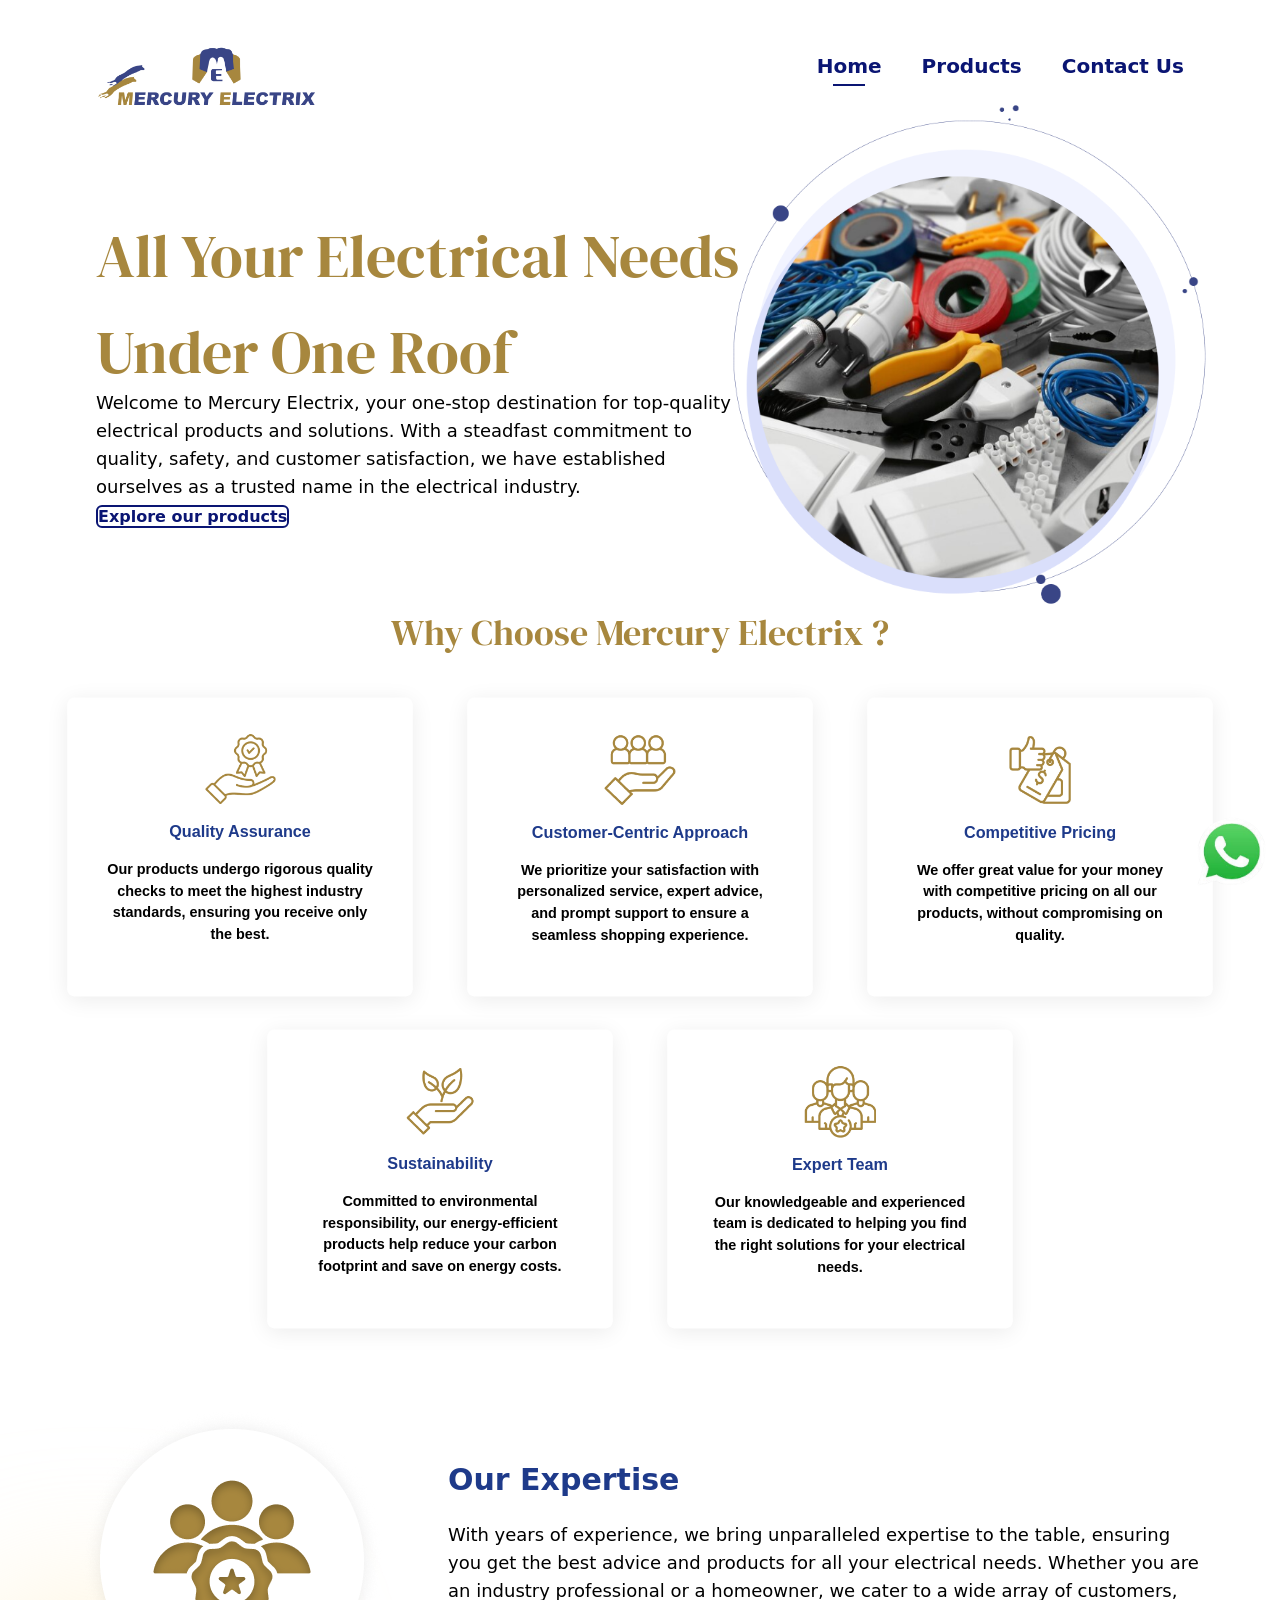
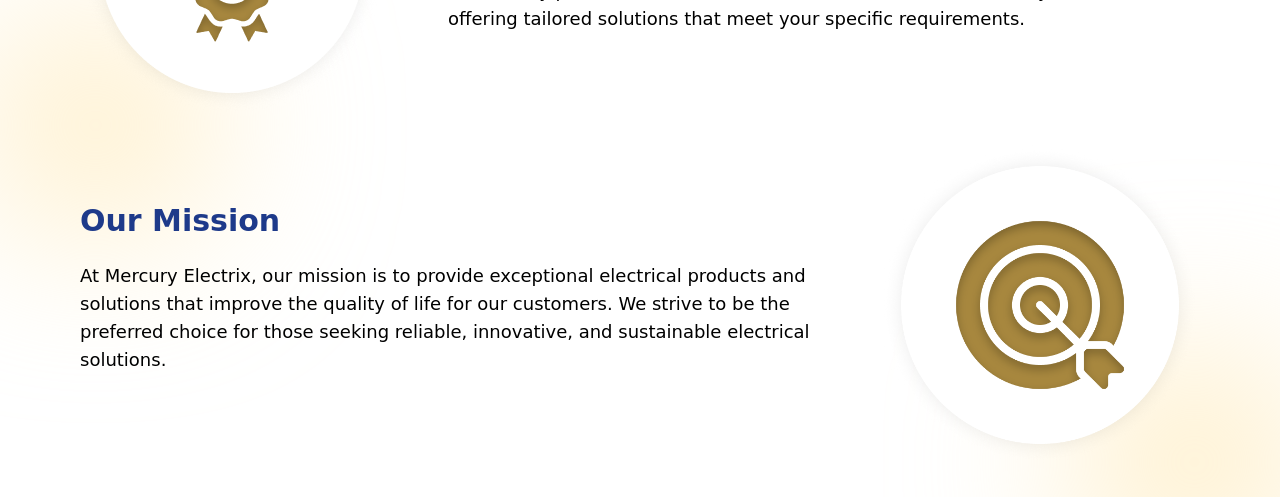
==== commit 88ee61bf: "Index page half complete" ====
--- a/index.html
+++ b/index.html
@@ -44,16 +44,16 @@
         </nav>
 
 
-        <nav class=" hidden lg:flex px-4 py-12  justify-between items-center  h-full max-h-20  mx-10">
+        <nav class=" hidden lg:flex px-4  justify-between items-center  h-full max-h-14 lg:mt-12   mx-20">
             <a class="flex-[2] ml-0 overflow-hidden " href="./">
-                <img class="h-full max-h-12 object-contain" src="./assets/image.png" alt="Mercury Electrix">
+                <img class="h-full max-h-16 object-contain" src="./assets/image.png" alt="Mercury Electrix">
             </a>
             <ul
-                class="flex-[2]  gap-8 flex items-center justify-end text-sm font-semibold text-fontColor-primary-1 mr-[5%]">
+                class="flex-[2]  gap-10 flex items-center justify-end text-xl font-semibold text-fontColor-primary-1">
                 <li class="flex flex-col gap-1 h-12   "><a href="./">Home</a>
                     <div class="hidden nav-active-about self-center  w-1/2 h-0.5 bg-fontColor-primary-1"></div>
                 </li>
-                <li class="flex flex-col gap-1 h-12 "><a href="./products.html">Product</a>
+                <li class="flex flex-col gap-1 h-12 "><a href="./products.html">Products</a>
                     <div class="hidden nav-active-products self-center  w-1/2 h-0.5 bg-fontColor-primary-1"></div>
                 </li>
                 <li class="flex flex-col gap-1 h-12 "><a href="./contact.html">Contact Us</a>
@@ -75,7 +75,7 @@
                     <div class="hidden nav-active-about self-center  w-1/4 h-0.5 bg-fontColor-primary-1">
                     </div>
                 </li>
-                <li class="flex flex-col gap-1 h-12 min-w-[10rem]"><a href="./products.html">Product</a>
+                <li class="flex flex-col gap-1 h-12 min-w-[10rem]"><a href="./products.html">Products</a>
                     <div class="hidden nav-active-products self-center w-1/4 h-0.5 bg-fontColor-primary-1">
                     </div>
                 </li>
@@ -88,31 +88,34 @@
     </div>
     <!-- ------------NAV--------- -->
 
-    
+
     <section class=" container-1 ">
         <div class=" home-grid lg:home-grid-lg lg:max-w-[2500px]  lg:mx-auto">
 
-            <h1
-                class="  home-grid-title text-[#A7873E] dm-serif-display-regular text-center lg:text-left mx-0 lg:max-w-[90%]  text-4xl lg:text-5xl  leading-relaxed  h-min  lg:self-end my-1 ">
-                All Your Electrical Needs Under One Roof</h1>
-            <div
-                class=" home-grid-image  flex items-center justify-center lg:overflow-visible lg:scale-110 h-auto max-w-[28rem] self-center justify-self-center">
+                <!-- <h1 class="line-ht home-grid-title text-[#A7873E] dm-serif-display-regular text-center lg:text-left mx-0  lg:max-w-[90%]  text-4xl lg:text-6xl     lg:self-end my-1"> -->
+                <h1 class="home-grid-title text-[#A7873E] dm-serif-display-regular text-center lg:text-left text-4xl lg:text-6xl leading-[4rem] lg:leading-[6rem] lg:mt-20">
+                    All Your Electrical Needs Under One Roof
+                </h1>
+
+             <div   class=" home-grid-image flex items-center justify-center lg:overflow-visible lg:scale-110 h-auto
+                max-w-[30rem] self-center justify-self-start">
                 <img class="" src="./assets/image-1.png" alt="Mercury Electrix">
             </div>
-            <div class=" home-grid-info  lg:max-w-[90%] my-1">
-                <p class="font-medium lg:text-2xl">
-                    Welcome to Mercury Electrix, your one-stop destination for top-quality electrical
-                    products and solutions. With a steadfast commitment to quality, safety, and customer satisfaction,
-                    we have established ourselves as a trusted name in the electrical industry.
-
-                </p>
-
-            </div>
-  
-
-            <a class="home-grid-btn h-12 lg:w-[20rem]  rounded-md bg-fontColor-light-1 text-fontColor-primary-1 my-2 hover:bg-fontColor-primary-1 border-2 border-fontColor-primary-1 hover:shadow-sm hover:border-2 hover:border-fontColor-light-1 hover:text-fontColor-light-1 transition duration-300 ease-in-out items-center text-center justify-items-center content-center justify-center font-bold lg:self-start "
-                href="./products.html">Explore our products
-            </a>
+        </div>
+        <div class=" home-grid-info  lg:max-w-[60%] my-1 -mt-[12rem]">
+            <p class=" lg:text-lg">
+                Welcome to Mercury Electrix, your one-stop destination for top-quality electrical
+                products and solutions. With a steadfast commitment to quality, safety, and customer satisfaction,
+                we have established ourselves as a trusted name in the electrical industry.
+
+            </p>
+
+        </div>
+
+
+        <a class="home-grid-btn h-12 lg:w-[20rem]  rounded-md bg-fontColor-light-1 text-fontColor-primary-1 my-2 hover:bg-fontColor-primary-1 border-2 border-fontColor-primary-1 hover:shadow-sm hover:border-2 hover:border-fontColor-light-1 hover:text-fontColor-light-1 transition duration-300 ease-in-out items-center text-center justify-items-center content-center justify-center font-bold lg:self-start "
+            href="./products.html">Explore our products
+        </a>
 
 
         </div>
@@ -209,7 +212,7 @@
 
 
 
-    <section id="products-section" class="container-next" >
+    <section id="products-section" class="  ">
 
 
         <div class="flex flex-col">
@@ -270,8 +273,8 @@
         </div>
 
 
-        
-        
+
+
         <span class="bottom-2 right-2 fixed z-50 h-auto max-w-20">
             <a href="https://api.whatsapp.com/send?phone=7738091884" target="_blank" rel="noopener noreferrer">
                 <img src="./assets/whatsapp.png" alt="Mercury Electrix WhatsApp" height="100" width="100">
--- a/css/output.css
+++ b/css/output.css
@@ -600,6 +600,11 @@
   margin-right: 2.5rem;
 }
 
+.mx-16{
+  margin-left: 4rem;
+  margin-right: 4rem;
+}
+
 .mx-2{
   margin-left: 0.5rem;
   margin-right: 0.5rem;
@@ -635,6 +640,11 @@
   margin-bottom: 1.25rem;
 }
 
+.mx-20{
+  margin-left: 5rem;
+  margin-right: 5rem;
+}
+
 .mb-2{
   margin-bottom: 0.5rem;
 }
@@ -661,6 +671,14 @@
 
 .mt-6{
   margin-top: 1.5rem;
+}
+
+.-mt-\[10rem\]{
+  margin-top: -10rem;
+}
+
+.-mt-\[12rem\]{
+  margin-top: -12rem;
 }
 
 .box-border{
@@ -708,15 +726,14 @@
   height: 100%;
 }
 
-.h-min{
-  height: -moz-min-content;
-  height: min-content;
-}
-
 .max-h-12{
   max-height: 3rem;
 }
 
+.max-h-14{
+  max-height: 3.5rem;
+}
+
 .max-h-16{
   max-height: 4rem;
 }
@@ -773,8 +790,8 @@
   max-width: 25rem;
 }
 
-.max-w-\[28rem\]{
-  max-width: 28rem;
+.max-w-\[30rem\]{
+  max-width: 30rem;
 }
 
 .flex-\[2\]{
@@ -839,6 +856,10 @@
   gap: 0.25rem;
 }
 
+.gap-10{
+  gap: 2.5rem;
+}
+
 .gap-4{
   gap: 1rem;
 }
@@ -956,6 +977,11 @@
   line-height: 2.5rem;
 }
 
+.text-6xl{
+  font-size: 3.75rem;
+  line-height: 1;
+}
+
 .text-lg{
   font-size: 1.125rem;
   line-height: 1.75rem;
@@ -983,8 +1009,24 @@
   font-weight: 600;
 }
 
+.font-normal{
+  font-weight: 400;
+}
+
 .leading-relaxed{
   line-height: 1.625;
+}
+
+.leading-10{
+  line-height: 2.5rem;
+}
+
+.leading-\[10rem\]{
+  line-height: 10rem;
+}
+
+.leading-\[4rem\]{
+  line-height: 4rem;
 }
 
 .text-\[\#141414\]{
@@ -1089,7 +1131,7 @@
     @apply mt-20 lg:mt-20; */
   margin-left: 1.25rem;
   margin-right: 1.25rem;
-  margin-top: 5rem;
+  margin-top: 6rem;
   box-sizing: border-box;
   padding-left: 1rem;
   padding-right: 1rem;
@@ -1099,8 +1141,8 @@
 
 @media (min-width: 1024px){
   .container-1{
-    margin-left: 2.5rem;
-    margin-right: 2.5rem;
+    margin-left: 5rem;
+    margin-right: 5rem;
   }
 }
 
@@ -1179,6 +1221,8 @@
 
 .home-grid-image{
   grid-area: home-image;
+  justify-self: end;
+  align-self: self-end;
 }
 
 .home-grid-btn{
@@ -1331,6 +1375,10 @@
   overflow: hidden;
 }
 
+.line-ht{
+  line-height: 5rem;
+}
+
 .hover\:border-2:hover{
   border-width: 2px;
 }
@@ -1417,10 +1465,22 @@
     margin-right: 3rem;
   }
 
+  .lg\:mt-10{
+    margin-top: 2.5rem;
+  }
+
+  .lg\:mt-20{
+    margin-top: 5rem;
+  }
+
   .lg\:mt-8{
     margin-top: 2rem;
   }
 
+  .lg\:mt-12{
+    margin-top: 3rem;
+  }
+
   .lg\:flex{
     display: flex;
   }
@@ -1447,6 +1507,14 @@
 
   .lg\:max-w-\[90\%\]{
     max-width: 90%;
+  }
+
+  .lg\:max-w-\[30\%\]{
+    max-width: 30%;
+  }
+
+  .lg\:max-w-\[60\%\]{
+    max-width: 60%;
   }
 
   .lg\:scale-110{
@@ -1489,14 +1557,31 @@
     line-height: 2rem;
   }
 
-  .lg\:text-5xl{
-    font-size: 3rem;
+  .lg\:text-6xl{
+    font-size: 3.75rem;
     line-height: 1;
   }
 
   .lg\:text-sm{
     font-size: 0.875rem;
     line-height: 1.25rem;
+  }
+
+  .lg\:text-lg{
+    font-size: 1.125rem;
+    line-height: 1.75rem;
+  }
+
+  .lg\:leading-\[10rem\]{
+    line-height: 10rem;
+  }
+
+  .lg\:leading-\[6rem\]{
+    line-height: 6rem;
+  }
+
+  .lg\:leading-\[8rem\]{
+    line-height: 8rem;
   }
 
   .lg\:home-grid-lg{
@@ -1589,6 +1674,4 @@
   .\32xl\:flex-row{
     flex-direction: row;
   }
-}
-
-
+}
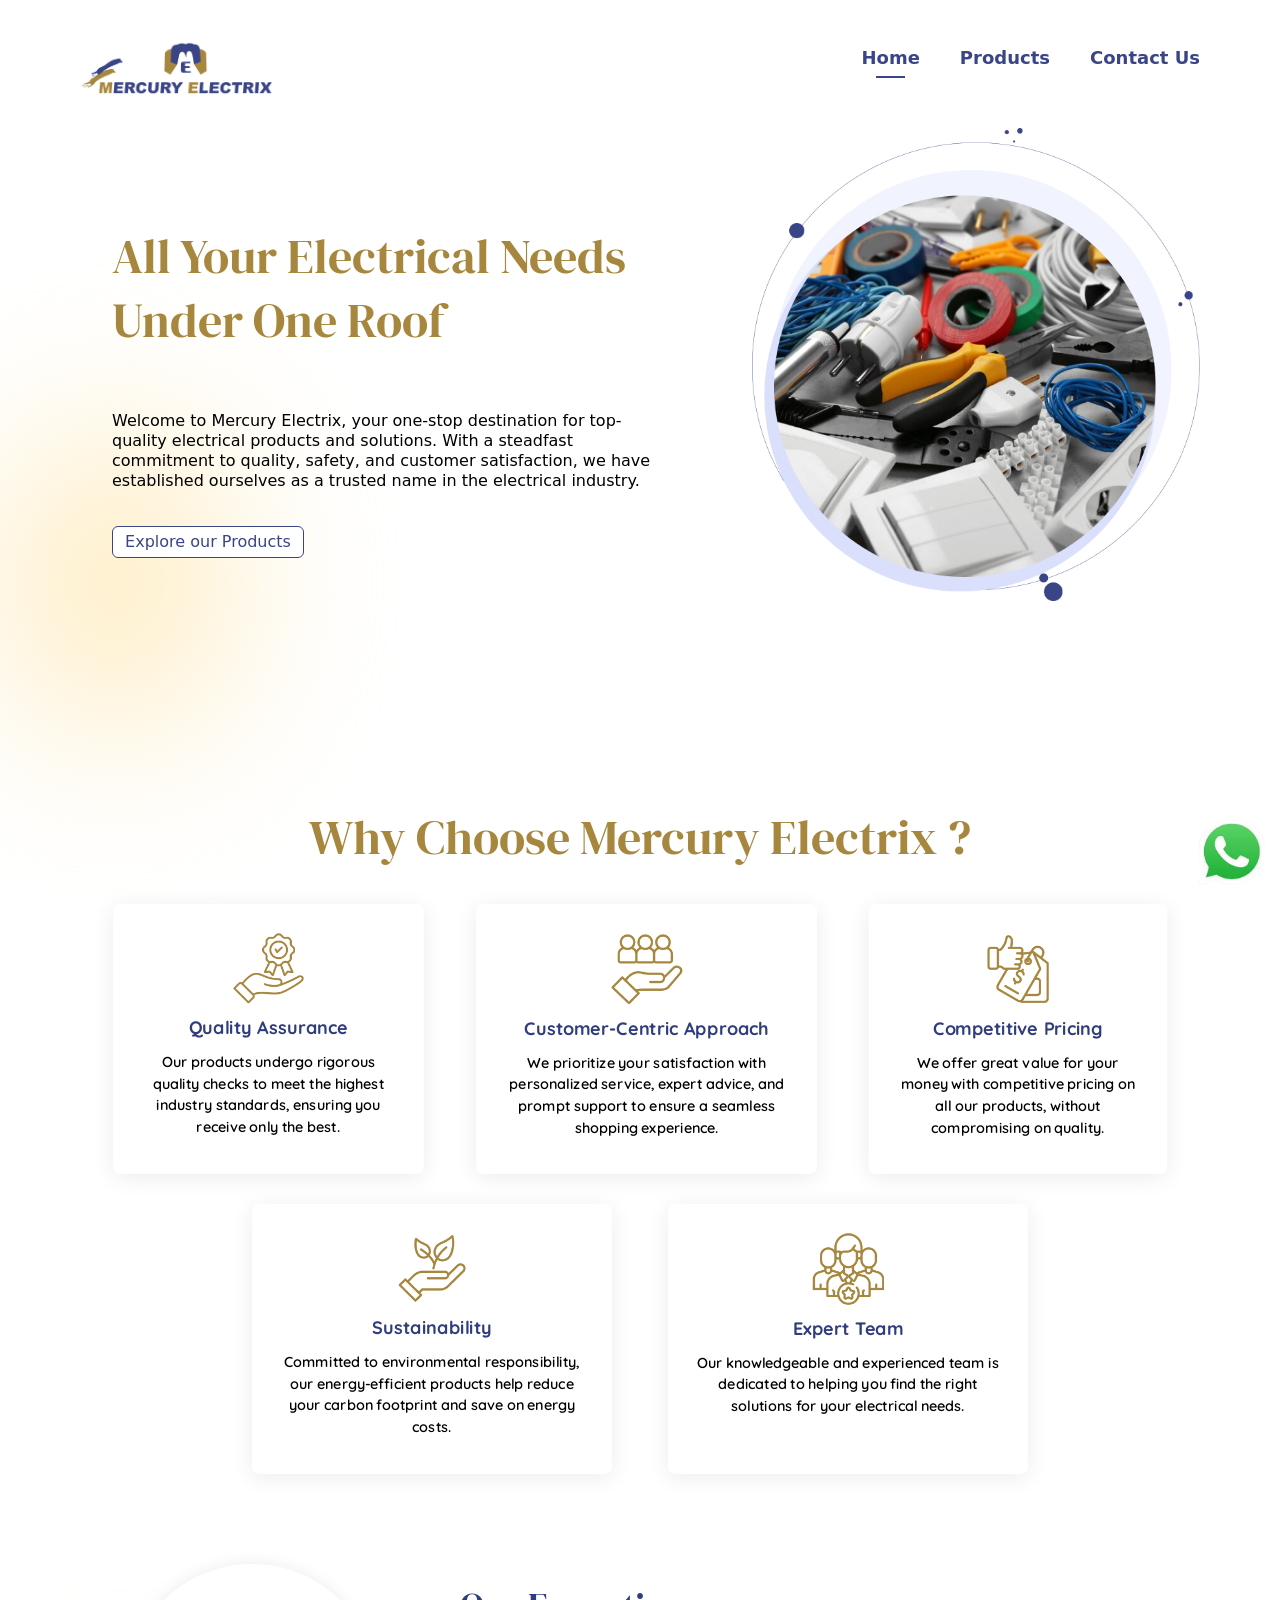
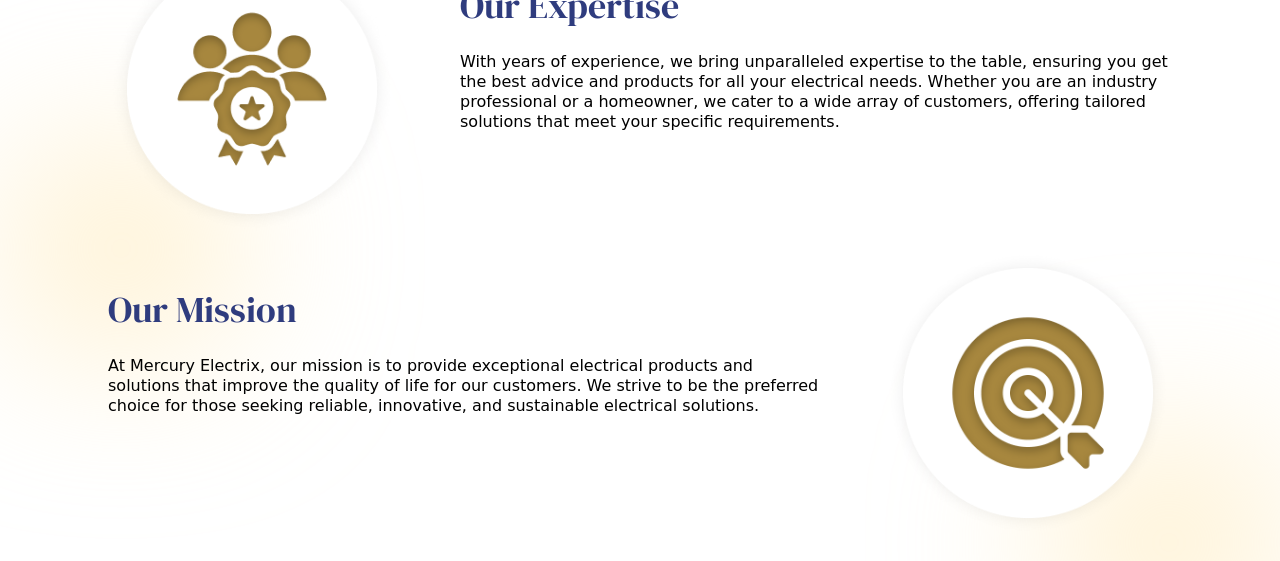
==== commit 82dc4372: "Dum lag gaya 2 baje tak" ====
--- a/index.html
+++ b/index.html
@@ -21,6 +21,9 @@
     <meta name="description" content="Mercury Electrix Customer Service">
     <meta name="description"
         content="Electrical Solutions. Find all your electrical supplies and products at our electrical shop. From electrical equipment to accessories, we provide quality solutions.">
+        <link href="https://fonts.googleapis.com/css2?family=Quicksand:wght@300..700&display=swap"rel="stylesheet">
+    <link href="https://fonts.googleapis.com/css2?family=Lato:wght@400;700&display=swap" rel="stylesheet">
+    <link href="https://fonts.googleapis.com/css2?family=DM+Serif+Display&display=swap" rel="stylesheet">
 </head>
 
 <body class="">
@@ -44,12 +47,11 @@
         </nav>
 
 
-        <nav class=" hidden lg:flex px-4  justify-between items-center  h-full max-h-14 lg:mt-12   mx-20">
+        <nav class=" hidden lg:flex px-4  justify-between items-center  h-full max-h-14 lg:mt-10   mx-16">
             <a class="flex-[2] ml-0 overflow-hidden " href="./">
-                <img class="h-full max-h-16 object-contain" src="./assets/image.png" alt="Mercury Electrix">
+                <img class="h-full max-h-14 object-contain" src="./assets/image.png" alt="Mercury Electrix">
             </a>
-            <ul
-                class="flex-[2]  gap-10 flex items-center justify-end text-xl font-semibold text-fontColor-primary-1">
+            <ul class="flex-[2]  gap-10 flex items-center justify-end text-lg font-semibold text-fontColor-primary-1">
                 <li class="flex flex-col gap-1 h-12   "><a href="./">Home</a>
                     <div class="hidden nav-active-about self-center  w-1/2 h-0.5 bg-fontColor-primary-1"></div>
                 </li>
@@ -63,7 +65,7 @@
         </nav>
     </header>
     <div id="responsive-navItems-list"
-        class="fixed  hidden flex-col items-start   left-0 top-0  h-[100vh] w-full  backdrop-blur-xl lg:hidden z1500">
+        class="fixed  hidden flex-col items-start   left-0 top-0  h-[100%] w-full  backdrop-blur-xl lg:hidden z1500">
         <button id="close-hamburger" class=" ml-4 mt-6 justify-self-start">
             <i class="fa-solid fa-close  text-fontColor-dark-1 text-2xl "></i>
         </button>
@@ -89,27 +91,26 @@
     <!-- ------------NAV--------- -->
 
 
-    <section class=" container-1 ">
-        <div class=" home-grid lg:home-grid-lg lg:max-w-[2500px]  lg:mx-auto">
-
-                <!-- <h1 class="line-ht home-grid-title text-[#A7873E] dm-serif-display-regular text-center lg:text-left mx-0  lg:max-w-[90%]  text-4xl lg:text-6xl     lg:self-end my-1"> -->
-                <h1 class="home-grid-title text-[#A7873E] dm-serif-display-regular text-center lg:text-left text-4xl lg:text-6xl leading-[4rem] lg:leading-[6rem] lg:mt-20">
+    <!-- <section class=" container-1 ">
+        <div class=" home-grid lg:home-grid-lg lg:max-w-[1000px]  lg:mx-auto">
+
+                <h1 class="home-grid-title text-[#A7873E] dm-serif-display-regular text-center lg:text-left text-4xl lg:text-5xl leading-[3.5rem] lg:leading-[4rem] lg:mt-16 lg:-ml-[10%]   ">
                     All Your Electrical Needs Under One Roof
                 </h1>
 
-             <div   class=" home-grid-image flex items-center justify-center lg:overflow-visible lg:scale-110 h-auto
-                max-w-[30rem] self-center justify-self-start">
+             <div   class=" home-grid-image flex items-center justify-center lg:overflow-visible lg:scale-100 h-auto
+                max-w-[450px] self-center justify-self-start ">
                 <img class="" src="./assets/image-1.png" alt="Mercury Electrix">
             </div>
-        </div>
-        <div class=" home-grid-info  lg:max-w-[60%] my-1 -mt-[12rem]">
-            <p class=" lg:text-lg">
-                Welcome to Mercury Electrix, your one-stop destination for top-quality electrical
-                products and solutions. With a steadfast commitment to quality, safety, and customer satisfaction,
-                we have established ourselves as a trusted name in the electrical industry.
-
-            </p>
-
+            <div class=" home-grid-info  lg:max-w-[60%] my-1 ">
+                <p class=" lg:text-base">
+                    Welcome to Mercury Electrix, your one-stop destination for top-quality electrical
+                    products and solutions. With a steadfast commitment to quality, safety, and customer satisfaction,
+                    we have established ourselves as a trusted name in the electrical industry.
+                    
+                </p>
+                
+            </div>
         </div>
 
 
@@ -119,6 +120,40 @@
 
 
         </div>
+    </section> -->
+
+
+    <section class=" lg:mx-auto max-w-[2000px] container-1 mt-10 lg:mt-0">
+        <div class=" home-grid lg:home-grid-lg   container-1  shadow-golden-circle-left">
+
+            <h1
+                class="home-grid-title text-[#A7873E] dm-serif-display-regular text-center lg:text-left text-4xl lg:text-5xl leading-[3.5rem] lg:leading-[4rem] lg:mt-16   ">
+                All Your Electrical Needs Under One Roof
+            </h1>
+
+            <div class=" home-grid-image flex items-center justify-center lg:overflow-visible lg:scale-100 h-auto
+            max-w-[500px]  lg:-mr-[2rem] lg:-mt-[2rem] ">
+                <img class="" src="./assets/image-1.png" alt="Mercury Electrix">
+            </div>
+            <div class=" home-grid-info  lg:max-w-[90%]  ">
+                <p class=" lg:text-base lg:leading-5    ">
+                    Welcome to Mercury Electrix, your one-stop destination for top-quality electrical
+                    products and solutions. With a steadfast commitment to quality, safety, and customer satisfaction,
+                    we have established ourselves as a trusted name in the electrical industry.
+
+                </p>
+
+            </div>
+            
+            
+            <a class="home-grid-btn h-8 lg:w-[12rem]  rounded-md bg-fontColor-light-1 text-fontColor-primary-1  hover:bg-fontColor-primary-1 border-[1px] border-fontColor-primary-1 hover:shadow-sm hover:border-2 hover:border-fontColor-light-1 hover:text-fontColor-light-1 transition duration-300 ease-in-out items-center text-center justify-items-center content-center justify-center font-medium lg:self-start  lg:-mt-[1.5rem]"
+            href="./products.html">Explore our Products
+        </a>
+
+    </div>
+
+
+        </div>
     </section>
 
 
@@ -126,50 +161,49 @@
 
 
 
-
-    <section id="mercury_cards" class="container-next   overflow-hidden quicksand-a ">
+    <section id="mercury_cards" class="container-1  overflow-hidden quicksand-a ">
         <h1
-            class=" py-5 text-[#A7873E] dm-serif-display-regular text-center  text-3xl sm:text-4xl  leading-relaxed mb-2 self-center justify-self-center  ">
+            class=" py-5 text-[#A7873E] dm-serif-display-regular text-center  text-4xl lg:text-5xl  leading-relaxed mb-2 self-center justify-self-center  ">
             Why Choose Mercury Electrix ?</h1>
         <div class=" flex flex-col  justify-between  ">
             <div class="flex flex-col lg:flex-row justify-between xl:justify-center box-border gap-4">
                 <div
-                    class="bg-white rounded-lg shadow-card flex flex-col items-center text-center scale-90 p-10  lg:max-w-96 ">
+                    class="bg-white rounded-lg shadow-card flex flex-col items-center text-center scale-90  lg:max-w-[400px] lg:max-h-[300px] p-8">
                     <div class="flex flex-col items-center">
-                        <div class="mb-4 "><img src="./assets/quality.png" alt="Quality Assurance Icon"
-                                class="h-auto max-w-20"></div>
-                        <div class="mb-4">
-                            <h2 class="text-lg font-bold text-blue-900">Quality Assurance</h2>
-                        </div>
-                        <div class="mb-4">
+                        <div class="mb-3 "><img src="./assets/quality.png" alt="Quality Assurance Icon"
+                                class="h-auto max-w-20"></div>
+                        <div class="mb-3">
+                            <h2 class="text-xl font-bold  text-fontColor-primary-3 ">Quality Assurance</h2>
+                        </div>
+                        <div class="text-base mb-3">
                             <p>Our products undergo rigorous quality checks to meet the highest industry standards,
                                 ensuring you receive only the best.</p>
                         </div>
                     </div>
                 </div>
                 <div
-                    class="bg-white rounded-lg shadow-card flex flex-col items-center text-center scale-90 p-10  lg:max-w-96 ">
-                    <div class="flex flex-col items-center">
-                        <div class="mb-4 "><img src="./assets/approach.png" alt="Quality Assurance Icon"
-                                class="h-auto max-w-20"></div>
-                        <div class="mb-4">
-                            <h2 class="text-lg font-bold text-blue-900">Customer-Centric Approach</h2>
-                        </div>
-                        <div class="mb-4">
+                class="bg-white rounded-lg shadow-card flex flex-col items-center text-center scale-90  lg:max-w-[400px] lg:max-h-[300px] p-8">
+                <div class="flex flex-col items-center">
+                        <div class="mb-3 "><img src="./assets/approach.png" alt="Quality Assurance Icon"
+                                class="h-auto max-w-20"></div>
+                        <div class="mb-3">
+                            <h2 class="text-xl font-bold  text-fontColor-primary-3">Customer-Centric Approach</h2>
+                        </div>
+                        <div class="mb-3 text-base">
                             <p>We prioritize your satisfaction with personalized service, expert advice, and prompt
                                 support to ensure a seamless shopping experience.</p>
                         </div>
                     </div>
                 </div>
                 <div
-                    class="bg-white rounded-lg shadow-card flex flex-col items-center text-center scale-90 p-10  lg:max-w-96 ">
-                    <div class="flex flex-col items-center">
-                        <div class="mb-4 "><img src="./assets/pricing.png" alt="Quality Assurance Icon"
-                                class="h-auto max-w-20"></div>
-                        <div class="mb-4">
-                            <h2 class="text-lg font-bold text-blue-900">Competitive Pricing</h2>
-                        </div>
-                        <div class="mb-4">
+                class="bg-white rounded-lg shadow-card flex flex-col items-center text-center scale-90  lg:max-w-[400px] lg:max-h-[300px] p-8">
+                <div class="flex flex-col items-center">
+                        <div class="mb-3 "><img src="./assets/pricing.png" alt="Quality Assurance Icon"
+                                class="h-auto max-w-20"></div>
+                        <div class="mb-3">
+                            <h2 class="text-xl font-bold  text-fontColor-primary-3">Competitive Pricing</h2>
+                        </div>
+                        <div class="mb-3 text-base">
                             <p>We offer great value for your money with competitive pricing on all our products, without
                                 compromising on quality.</p>
                         </div>
@@ -178,28 +212,28 @@
             </div>
             <div class="flex flex-col lg:flex-row justify-center gap-4 mx-auto">
                 <div
-                    class="bg-white rounded-lg shadow-card flex flex-col items-center text-center scale-90 p-10  lg:max-w-96 ">
-                    <div class="flex flex-col items-center">
-                        <div class="mb-4 "><img src="./assets/sustain.png" alt="Quality Assurance Icon"
-                                class="h-auto max-w-20"></div>
-                        <div class="mb-4">
-                            <h2 class="text-lg font-bold text-blue-900">Sustainability</h2>
-                        </div>
-                        <div class="mb-4">
+                class="bg-white rounded-lg shadow-card flex flex-col items-center text-center scale-90  lg:max-w-[400px] lg:max-h-[300px] p-8">
+                <div class="flex flex-col items-center">
+                        <div class="mb-3 "><img src="./assets/sustain.png" alt="Quality Assurance Icon"
+                                class="h-auto max-w-20"></div>
+                        <div class="mb-3">
+                            <h2 class="text-xl font-bold  text-fontColor-primary-3">Sustainability</h2>
+                        </div>
+                        <div class="mb-3 text-base">
                             <p>Committed to environmental responsibility, our energy-efficient products help reduce your
                                 carbon footprint and save on energy costs.</p>
                         </div>
                     </div>
                 </div>
                 <div
-                    class="bg-white rounded-lg shadow-card flex flex-col items-center text-center scale-90 p-10  lg:max-w-96 ">
-                    <div class="flex flex-col items-center">
-                        <div class="mb-4 "><img src="./assets/team.png" alt="Quality Assurance Icon"
-                                class="h-auto max-w-20"></div>
-                        <div class="mb-4">
-                            <h2 class="text-lg font-bold text-blue-900">Expert Team</h2>
-                        </div>
-                        <div class="mb-4">
+                class="bg-white rounded-lg shadow-card flex flex-col items-center text-center scale-90  lg:max-w-[400px] lg:max-h-[300px] p-8">
+                <div class="flex flex-col items-center">
+                        <div class="mb-3 "><img src="./assets/team.png" alt="Quality Assurance Icon"
+                                class="h-auto max-w-20"></div>
+                        <div class="mb-3">
+                            <h2 class="text-xl font-bold  text-fontColor-primary-3">Expert Team</h2>
+                        </div>
+                        <div class="mb-3 text-base">
                             <p>Our knowledgeable and experienced team is dedicated to helping you find the right
                                 solutions for your electrical needs.</p>
                         </div>
@@ -212,29 +246,30 @@
 
 
 
-    <section id="products-section" class="  ">
-
-
-        <div class="flex flex-col">
+    <section id="products-section" class="container ">
+
+
+        <div class="flex flex-col mx-10">
 
 
             <div
                 class="flex flex-col justify-center justify-items-center content-center items-center  mx-auto   xl:max-w-[90%]  lg:py-2 lg:my-2">
 
-                <div class="product-grid lg:product-grid-lg p-2 m-2  shadow-golden-circle-left ">
+                <div class="product-grid lg:product-grid-lg p-1 m-1  shadow-golden-circle-left ">
 
                     <div class="product-title  flex  justify-center items-end lg:justify-start  ">
 
-                        <h2 class=" font-bold text-blue-900 text-3xl  leading-relaxed text-center  ">
+                        <h2 class=" text-fontColor-primary-3 text-4xl font-normal  font-dm-serif leading-relaxed text-center  ">
                             Our Expertise</h2>
                     </div>
-                    <div class="flex justify-self-center product-image max-w-[20rem] lg:mr-12  lg:mt-8 xl:mt-0 ">
+                    <div class="flex justify-self-center product-image max-w-[18rem] lg:mr-12  lg:mt-8 xl:mt-0 ">
 
                         <img class="min-w-full min-h-full object-contain" src="./assets/expertize.png"
                             alt="High-Quality Wires and Cables" />
                     </div>
-                    <div class="product-info  lg:-my-auto lg:text-2xl ">
-                        <p class="font-medium text-lg ">With years of experience, we bring unparalleled
+                    <div class="product-info  lg:-my-auto  ">
+                        <p class="text-base font-normal leading-5">
+                            With years of experience, we bring unparalleled
                             expertise to the table, ensuring you get the best advice and products for all your
                             electrical needs. Whether you are an industry professional or a homeowner, we cater to a
                             wide array of customers, offering tailored solutions that meet your specific requirements.
@@ -244,20 +279,22 @@
                 </div>
 
 
-                <div class="product-grid lg:product-grid-rev-lg  p-2 m-2 shadow-golden-circle-right ">
+                <div class="product-grid lg:product-grid-rev-lg  p-1 m-1 shadow-golden-circle-right ">
 
                     <div class="product-title  flex  justify-center items-end lg:justify-start  ">
 
-                        <h2 class=" font-bold text-blue-900 text-3xl  leading-relaxed text-center">
+                        <h2 class=" text-fontColor-primary-3 text-4xl font-normal  font-dm-serif leading-relaxed text-center  ">
+
                             Our Mission</h2>
                     </div>
-                    <div class="flex justify-self-center product-image max-w-[20rem] lg:ml-12 lg:mt-8 xl:mt-0">
+                    <div class="flex justify-self-center product-image max-w-[18rem] lg:ml-12 lg:mt-8 xl:mt-0">
 
                         <img class="min-w-full min-h-full object-contain" src="./assets/vision.png"
                             alt="PVC Conduit Pipes" />
                     </div>
                     <div class="product-info  lg:-my-auto ">
-                        <p class="font-medium text-lg">At Mercury Electrix, our mission is to provide
+                        <p class="text-base font-normal leading-5">
+                            At Mercury Electrix, our mission is to provide
                             exceptional electrical products and solutions that improve the quality of life for our
                             customers. We strive to be the preferred choice for those seeking reliable, innovative, and
                             sustainable electrical solutions.
@@ -275,12 +312,12 @@
 
 
 
+    </section>
         <span class="bottom-2 right-2 fixed z-50 h-auto max-w-20">
             <a href="https://api.whatsapp.com/send?phone=7738091884" target="_blank" rel="noopener noreferrer">
                 <img src="./assets/whatsapp.png" alt="Mercury Electrix WhatsApp" height="100" width="100">
             </a>
         </span>
-    </section>
 
 
 
--- a/css/output.css
+++ b/css/output.css
@@ -558,6 +558,40 @@
   --tw-contain-style:  ;
 }
 
+.container{
+  width: 100%;
+}
+
+@media (min-width: 640px){
+  .container{
+    max-width: 640px;
+  }
+}
+
+@media (min-width: 768px){
+  .container{
+    max-width: 768px;
+  }
+}
+
+@media (min-width: 1024px){
+  .container{
+    max-width: 1024px;
+  }
+}
+
+@media (min-width: 1280px){
+  .container{
+    max-width: 1280px;
+  }
+}
+
+@media (min-width: 1536px){
+  .container{
+    max-width: 1536px;
+  }
+}
+
 .fixed{
   position: fixed;
 }
@@ -586,13 +620,52 @@
   z-index: 50;
 }
 
+.m-1{
+  margin: 0.25rem;
+}
+
 .m-2{
   margin: 0.5rem;
 }
 
-.mx-0{
-  margin-left: 0px;
-  margin-right: 0px;
+.mx-16{
+  margin-left: 4rem;
+  margin-right: 4rem;
+}
+
+.mx-2{
+  margin-left: 0.5rem;
+  margin-right: 0.5rem;
+}
+
+.mx-5{
+  margin-left: 1.25rem;
+  margin-right: 1.25rem;
+}
+
+.mx-auto{
+  margin-left: auto;
+  margin-right: auto;
+}
+
+.my-1{
+  margin-top: 0.25rem;
+  margin-bottom: 0.25rem;
+}
+
+.my-2{
+  margin-top: 0.5rem;
+  margin-bottom: 0.5rem;
+}
+
+.my-3{
+  margin-top: 0.75rem;
+  margin-bottom: 0.75rem;
+}
+
+.my-5{
+  margin-top: 1.25rem;
+  margin-bottom: 1.25rem;
 }
 
 .mx-10{
@@ -600,57 +673,12 @@
   margin-right: 2.5rem;
 }
 
-.mx-16{
-  margin-left: 4rem;
-  margin-right: 4rem;
-}
-
-.mx-2{
-  margin-left: 0.5rem;
-  margin-right: 0.5rem;
-}
-
-.mx-5{
-  margin-left: 1.25rem;
-  margin-right: 1.25rem;
-}
-
-.mx-auto{
-  margin-left: auto;
-  margin-right: auto;
-}
-
-.my-1{
-  margin-top: 0.25rem;
-  margin-bottom: 0.25rem;
-}
-
-.my-2{
-  margin-top: 0.5rem;
-  margin-bottom: 0.5rem;
-}
-
-.my-3{
-  margin-top: 0.75rem;
-  margin-bottom: 0.75rem;
-}
-
-.my-5{
-  margin-top: 1.25rem;
-  margin-bottom: 1.25rem;
-}
-
-.mx-20{
-  margin-left: 5rem;
-  margin-right: 5rem;
-}
-
 .mb-2{
   margin-bottom: 0.5rem;
 }
 
-.mb-4{
-  margin-bottom: 1rem;
+.mb-3{
+  margin-bottom: 0.75rem;
 }
 
 .ml-0{
@@ -665,20 +693,20 @@
   margin-right: 1rem;
 }
 
-.mr-\[5\%\]{
-  margin-right: 5%;
-}
-
 .mt-6{
   margin-top: 1.5rem;
 }
 
-.-mt-\[10rem\]{
-  margin-top: -10rem;
-}
-
-.-mt-\[12rem\]{
-  margin-top: -12rem;
+.mt-20{
+  margin-top: 5rem;
+}
+
+.mt-10{
+  margin-top: 2.5rem;
+}
+
+.mb-10{
+  margin-bottom: 2.5rem;
 }
 
 .box-border{
@@ -714,8 +742,12 @@
   height: 3rem;
 }
 
-.h-\[100vh\]{
-  height: 100vh;
+.h-8{
+  height: 2rem;
+}
+
+.h-\[100\%\]{
+  height: 100%;
 }
 
 .h-auto{
@@ -726,10 +758,6 @@
   height: 100%;
 }
 
-.max-h-12{
-  max-height: 3rem;
-}
-
 .max-h-14{
   max-height: 3.5rem;
 }
@@ -738,10 +766,6 @@
   max-height: 4rem;
 }
 
-.max-h-20{
-  max-height: 5rem;
-}
-
 .max-h-full{
   max-height: 100%;
 }
@@ -782,16 +806,24 @@
   max-width: 5rem;
 }
 
-.max-w-\[20rem\]{
-  max-width: 20rem;
+.max-w-\[18rem\]{
+  max-width: 18rem;
+}
+
+.max-w-\[2000px\]{
+  max-width: 2000px;
 }
 
 .max-w-\[25rem\]{
   max-width: 25rem;
 }
 
-.max-w-\[30rem\]{
-  max-width: 30rem;
+.max-w-\[450px\]{
+  max-width: 450px;
+}
+
+.max-w-\[500px\]{
+  max-width: 500px;
 }
 
 .flex-\[2\]{
@@ -864,10 +896,6 @@
   gap: 1rem;
 }
 
-.gap-8{
-  gap: 2rem;
-}
-
 .gap-y-4{
   row-gap: 1rem;
 }
@@ -906,9 +934,13 @@
   border-width: 2px;
 }
 
+.border-\[1px\]{
+  border-width: 1px;
+}
+
 .border-fontColor-primary-1{
   --tw-border-opacity: 1;
-  border-color: rgb(10 21 115 / var(--tw-border-opacity));
+  border-color: rgb(57 69 134 / var(--tw-border-opacity));
 }
 
 .bg-fontColor-light-1{
@@ -918,7 +950,7 @@
 
 .bg-fontColor-primary-1{
   --tw-bg-opacity: 1;
-  background-color: rgb(10 21 115 / var(--tw-bg-opacity));
+  background-color: rgb(57 69 134 / var(--tw-bg-opacity));
 }
 
 .bg-white{
@@ -931,12 +963,16 @@
      object-fit: contain;
 }
 
-.p-10{
-  padding: 2.5rem;
+.p-1{
+  padding: 0.25rem;
 }
 
 .p-2{
   padding: 0.5rem;
+}
+
+.p-8{
+  padding: 2rem;
 }
 
 .px-4{
@@ -944,11 +980,6 @@
   padding-right: 1rem;
 }
 
-.py-12{
-  padding-top: 3rem;
-  padding-bottom: 3rem;
-}
-
 .py-5{
   padding-top: 1.25rem;
   padding-bottom: 1.25rem;
@@ -962,24 +993,40 @@
   text-align: justify;
 }
 
+.font-dm-serif{
+  font-family: "DM Serif Display", serif;
+}
+
+.font-lato{
+  font-family: Lato, sans-serif;
+}
+
+.text-24px{
+  font-size: 24px;
+}
+
 .text-2xl{
   font-size: 1.5rem;
   line-height: 2rem;
 }
 
-.text-3xl{
-  font-size: 1.875rem;
-  line-height: 2.25rem;
-}
-
 .text-4xl{
   font-size: 2.25rem;
   line-height: 2.5rem;
 }
 
-.text-6xl{
-  font-size: 3.75rem;
+.text-5xl{
+  font-size: 3rem;
   line-height: 1;
+}
+
+.text-\[30px\]{
+  font-size: 30px;
+}
+
+.text-base{
+  font-size: 1rem;
+  line-height: 1.5rem;
 }
 
 .text-lg{
@@ -987,11 +1034,6 @@
   line-height: 1.75rem;
 }
 
-.text-sm{
-  font-size: 0.875rem;
-  line-height: 1.25rem;
-}
-
 .text-xl{
   font-size: 1.25rem;
   line-height: 1.75rem;
@@ -1005,28 +1047,24 @@
   font-weight: 500;
 }
 
+.font-normal{
+  font-weight: 400;
+}
+
 .font-semibold{
   font-weight: 600;
 }
 
-.font-normal{
-  font-weight: 400;
+.leading-5{
+  line-height: 1.25rem;
+}
+
+.leading-\[3\.5rem\]{
+  line-height: 3.5rem;
 }
 
 .leading-relaxed{
   line-height: 1.625;
-}
-
-.leading-10{
-  line-height: 2.5rem;
-}
-
-.leading-\[10rem\]{
-  line-height: 10rem;
-}
-
-.leading-\[4rem\]{
-  line-height: 4rem;
 }
 
 .text-\[\#141414\]{
@@ -1051,7 +1089,12 @@
 
 .text-fontColor-primary-1{
   --tw-text-opacity: 1;
-  color: rgb(10 21 115 / var(--tw-text-opacity));
+  color: rgb(57 69 134 / var(--tw-text-opacity));
+}
+
+.text-fontColor-primary-3{
+  --tw-text-opacity: 1;
+  color: rgb(47 60 126 / var(--tw-text-opacity));
 }
 
 .shadow-card{
@@ -1129,9 +1172,6 @@
 .container-1{
   /* @apply  px-5 lg:px-8  py-8 box-border;
     @apply mt-20 lg:mt-20; */
-  margin-left: 1.25rem;
-  margin-right: 1.25rem;
-  margin-top: 6rem;
   box-sizing: border-box;
   padding-left: 1rem;
   padding-right: 1rem;
@@ -1143,6 +1183,7 @@
   .container-1{
     margin-left: 5rem;
     margin-right: 5rem;
+    margin-top: 6rem;
   }
 }
 
@@ -1390,7 +1431,7 @@
 
 .hover\:bg-fontColor-primary-1:hover{
   --tw-bg-opacity: 1;
-  background-color: rgb(10 21 115 / var(--tw-bg-opacity));
+  background-color: rgb(57 69 134 / var(--tw-bg-opacity));
 }
 
 .hover\:text-fontColor-light-1:hover{
@@ -1409,11 +1450,6 @@
     font-size: 1.875rem;
     line-height: 2.25rem;
   }
-
-  .sm\:text-4xl{
-    font-size: 2.25rem;
-    line-height: 2.5rem;
-  }
 }
 
 @media (min-width: 768px){
@@ -1457,6 +1493,22 @@
     margin-bottom: 1.25rem;
   }
 
+  .lg\:-ml-\[10\%\]{
+    margin-left: -10%;
+  }
+
+  .lg\:-mr-\[2rem\]{
+    margin-right: -2rem;
+  }
+
+  .lg\:-mt-\[1\.5rem\]{
+    margin-top: -1.5rem;
+  }
+
+  .lg\:-mt-\[2rem\]{
+    margin-top: -2rem;
+  }
+
   .lg\:ml-12{
     margin-left: 3rem;
   }
@@ -1469,16 +1521,20 @@
     margin-top: 2.5rem;
   }
 
-  .lg\:mt-20{
-    margin-top: 5rem;
+  .lg\:mt-16{
+    margin-top: 4rem;
   }
 
   .lg\:mt-8{
     margin-top: 2rem;
   }
 
-  .lg\:mt-12{
-    margin-top: 3rem;
+  .lg\:mt-0{
+    margin-top: 0px;
+  }
+
+  .lg\:mb-0{
+    margin-bottom: 0px;
   }
 
   .lg\:flex{
@@ -1489,37 +1545,41 @@
     display: none;
   }
 
+  .lg\:max-h-\[300px\]{
+    max-height: 300px;
+  }
+
   .lg\:w-1\/2{
     width: 50%;
   }
 
+  .lg\:w-\[12rem\]{
+    width: 12rem;
+  }
+
   .lg\:w-\[20rem\]{
     width: 20rem;
   }
 
-  .lg\:max-w-96{
-    max-width: 24rem;
-  }
-
-  .lg\:max-w-\[2500px\]{
-    max-width: 2500px;
+  .lg\:max-w-\[1000px\]{
+    max-width: 1000px;
+  }
+
+  .lg\:max-w-\[400px\]{
+    max-width: 400px;
+  }
+
+  .lg\:max-w-\[60\%\]{
+    max-width: 60%;
   }
 
   .lg\:max-w-\[90\%\]{
     max-width: 90%;
   }
 
-  .lg\:max-w-\[30\%\]{
-    max-width: 30%;
-  }
-
-  .lg\:max-w-\[60\%\]{
-    max-width: 60%;
-  }
-
-  .lg\:scale-110{
-    --tw-scale-x: 1.1;
-    --tw-scale-y: 1.1;
+  .lg\:scale-100{
+    --tw-scale-x: 1;
+    --tw-scale-y: 1;
     transform: translate(var(--tw-translate-x), var(--tw-translate-y)) rotate(var(--tw-rotate)) skewX(var(--tw-skew-x)) skewY(var(--tw-skew-y)) scaleX(var(--tw-scale-x)) scaleY(var(--tw-scale-y));
   }
 
@@ -1533,10 +1593,6 @@
 
   .lg\:self-start{
     align-self: flex-start;
-  }
-
-  .lg\:self-end{
-    align-self: flex-end;
   }
 
   .lg\:overflow-visible{
@@ -1552,36 +1608,26 @@
     text-align: left;
   }
 
-  .lg\:text-2xl{
-    font-size: 1.5rem;
-    line-height: 2rem;
-  }
-
-  .lg\:text-6xl{
-    font-size: 3.75rem;
+  .lg\:text-48{
+    font-size: 48px;
+  }
+
+  .lg\:text-5xl{
+    font-size: 3rem;
     line-height: 1;
   }
 
-  .lg\:text-sm{
-    font-size: 0.875rem;
+  .lg\:text-base{
+    font-size: 1rem;
+    line-height: 1.5rem;
+  }
+
+  .lg\:leading-5{
     line-height: 1.25rem;
   }
 
-  .lg\:text-lg{
-    font-size: 1.125rem;
-    line-height: 1.75rem;
-  }
-
-  .lg\:leading-\[10rem\]{
-    line-height: 10rem;
-  }
-
-  .lg\:leading-\[6rem\]{
-    line-height: 6rem;
-  }
-
-  .lg\:leading-\[8rem\]{
-    line-height: 8rem;
+  .lg\:leading-\[4rem\]{
+    line-height: 4rem;
   }
 
   .lg\:home-grid-lg{
